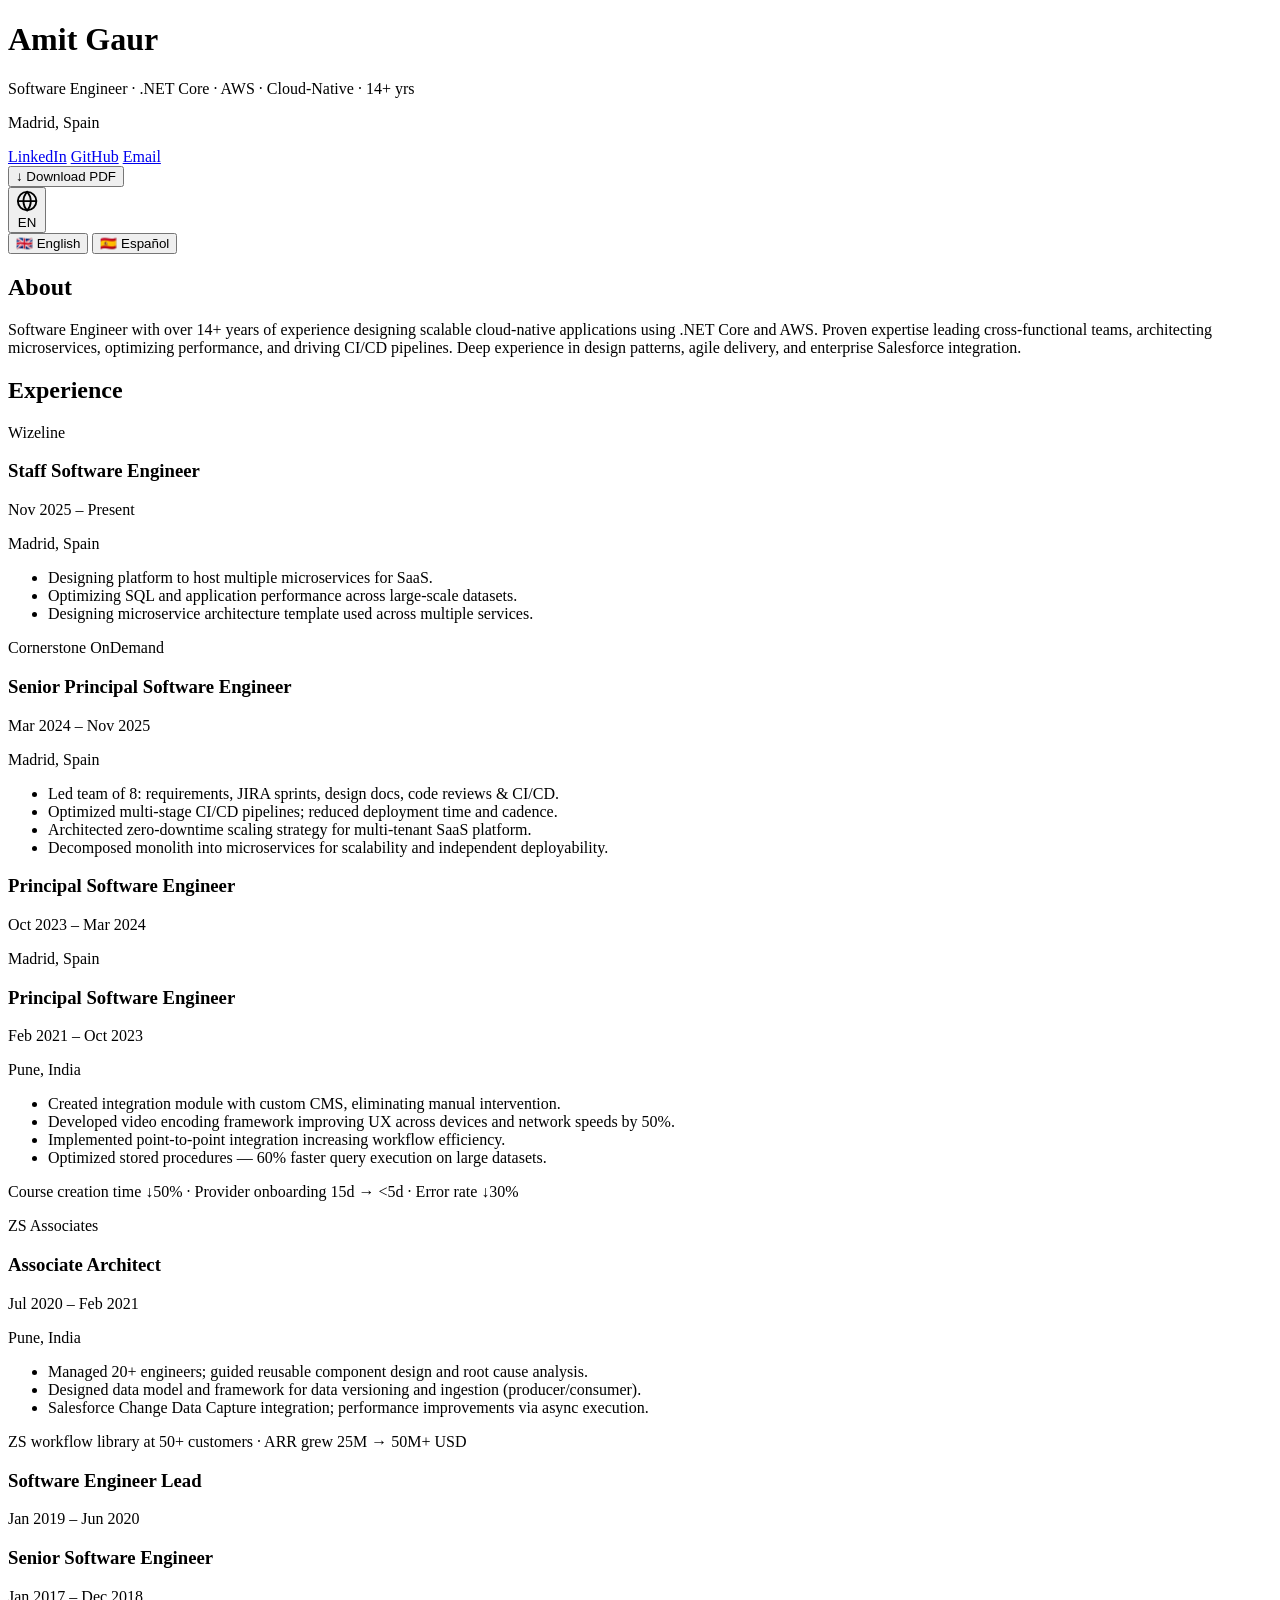
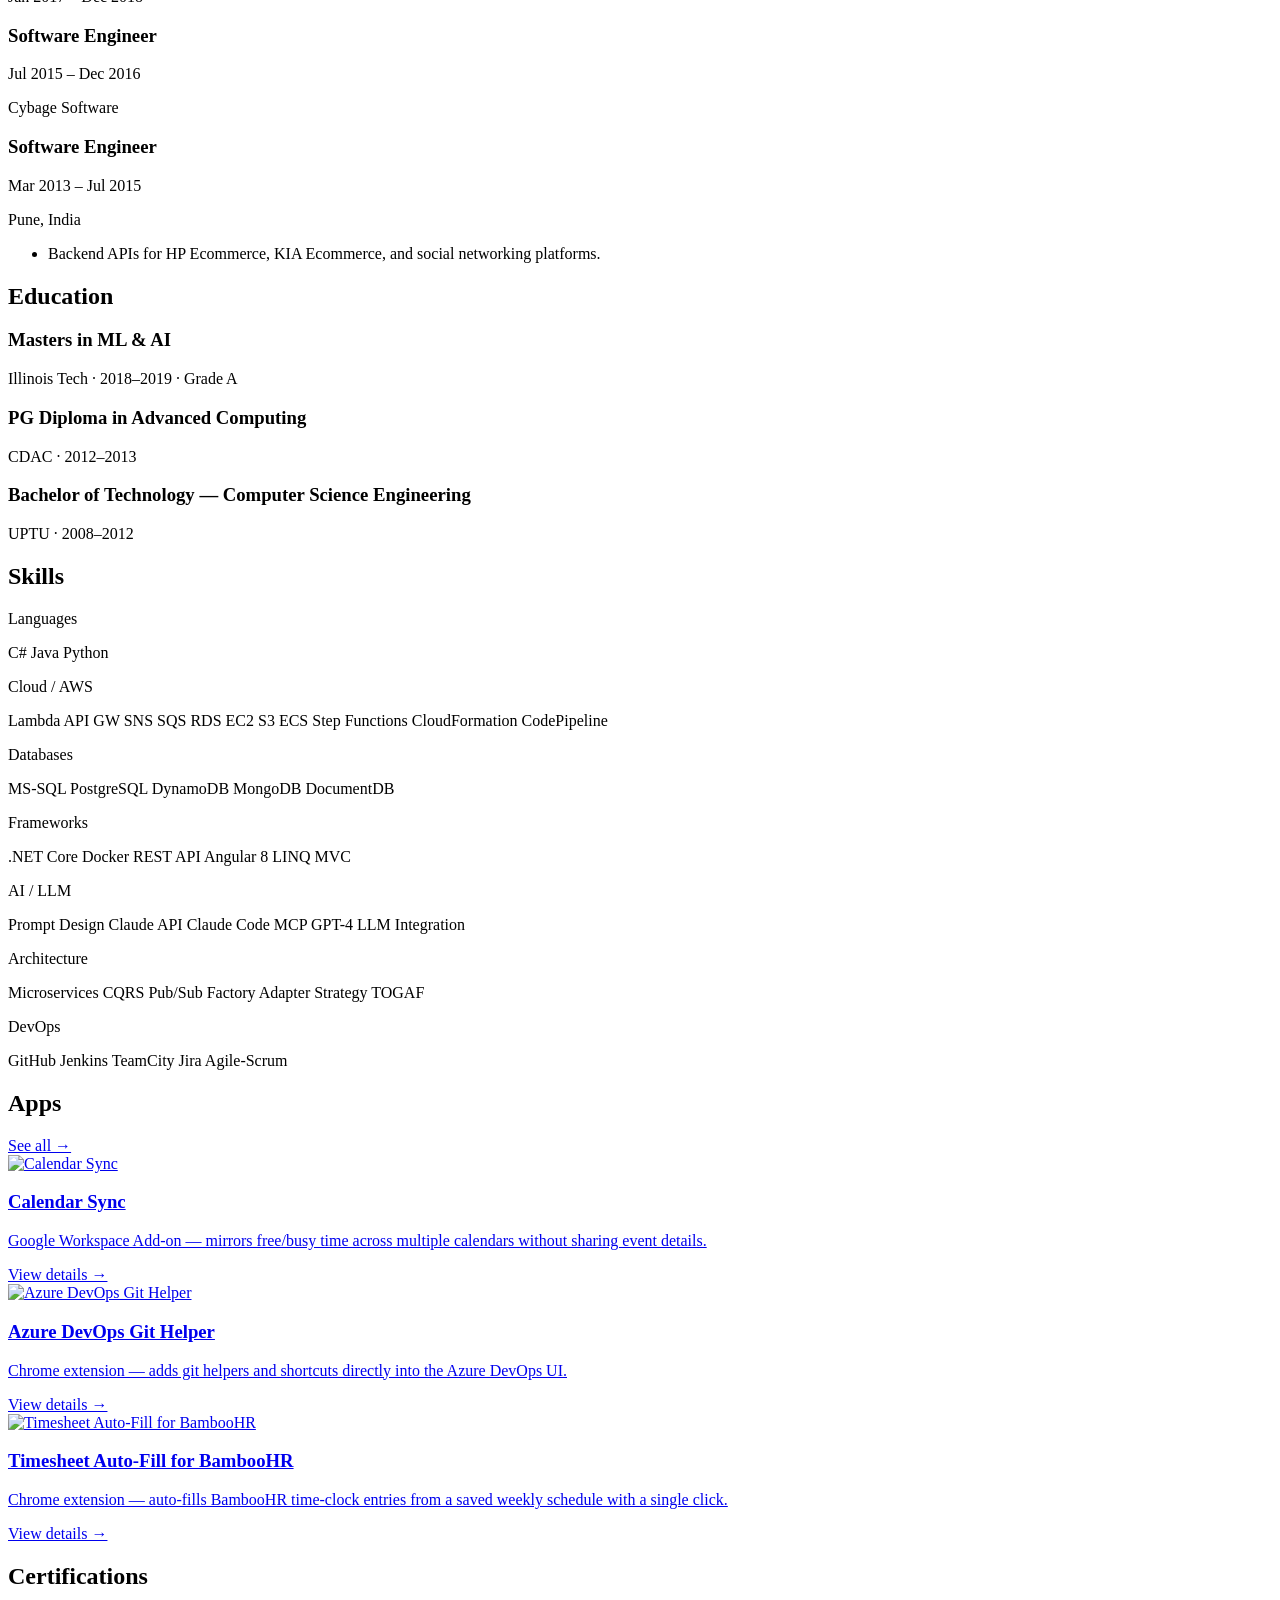
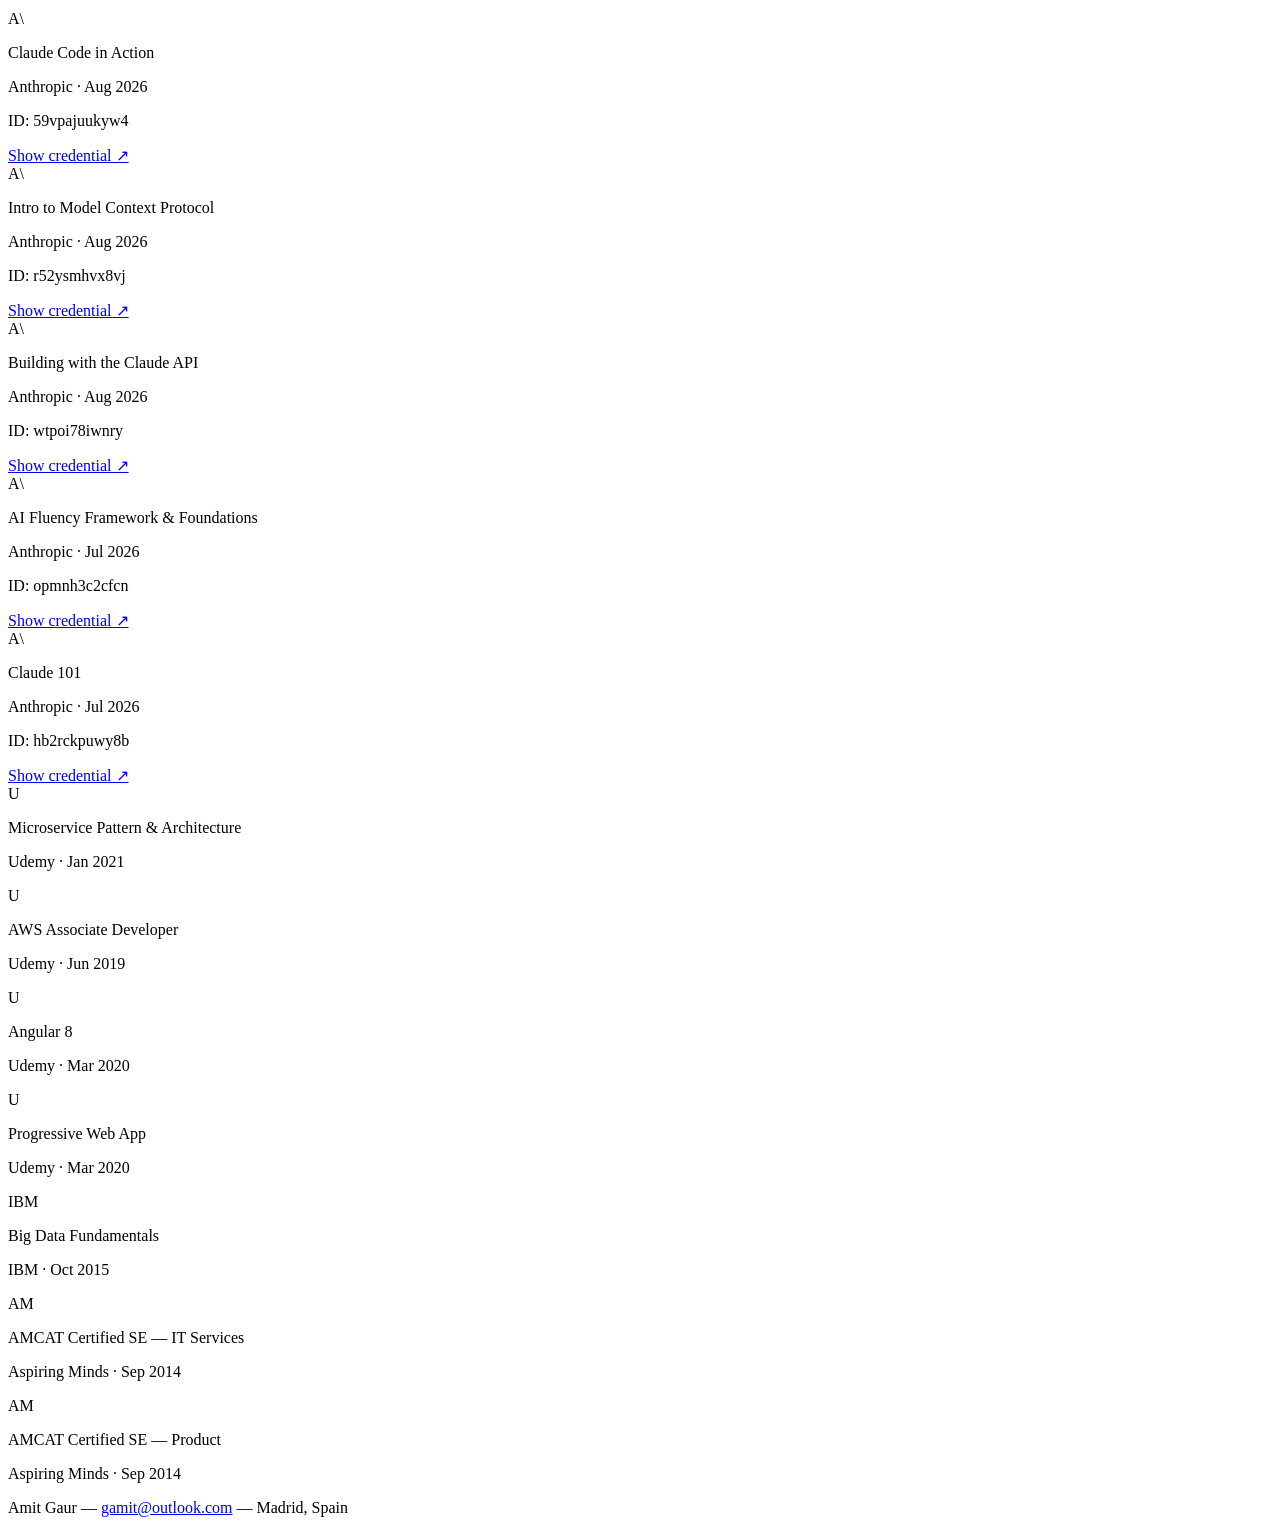
==== index.html @ a9dee8b5 "Move app list page to /apps" ====
<!DOCTYPE html>
<html lang="en">
<head>
  <meta charset="UTF-8">
  <meta name="viewport" content="width=device-width, initial-scale=1.0">
  <meta name="google-site-verification" content="-NSLjRHN4aR0Ftyo2GD9ioKwK6gMGT8hYYdWE9Brpno">
  <meta name="google-site-verification" content="Qi2RjUTDmxSGwjfoJp7XfErj_QocebCdEqvBuN7N2i4">
  <title>Amit Gaur — Software Engineer | .NET Core · AWS · Cloud-Native</title>
  <meta name="description" content="Amit Gaur is a Software Engineer with 10+ years building scalable cloud-native applications using .NET Core and AWS. Based in Madrid, Spain.">
  <meta name="keywords" content="Amit Gaur, Software Engineer, .NET Core, AWS, Cloud-Native, Microservices, Madrid, C#, Azure, DevOps">
  <meta name="author" content="Amit Gaur">
  <meta name="robots" content="index, follow">
  <link rel="canonical" href="https://apps.agaur.dev/">

  <!-- Open Graph -->
  <meta property="og:type" content="profile">
  <meta property="og:url" content="https://apps.agaur.dev/">
  <meta property="og:title" content="Amit Gaur — Software Engineer">
  <meta property="og:description" content="Software Engineer with 10+ years building scalable cloud-native applications using .NET Core and AWS. Based in Madrid, Spain.">
  <meta property="og:locale" content="en_US">
  <meta property="profile:first_name" content="Amit">
  <meta property="profile:last_name" content="Gaur">

  <!-- Twitter Card -->
  <meta name="twitter:card" content="summary">
  <meta name="twitter:title" content="Amit Gaur — Software Engineer">
  <meta name="twitter:description" content="Software Engineer with 10+ years building scalable cloud-native applications using .NET Core and AWS. Based in Madrid, Spain.">

  <!-- JSON-LD structured data -->
  <script type="application/ld+json">
  {
    "@context": "https://schema.org",
    "@type": "Person",
    "name": "Amit Gaur",
    "url": "https://apps.agaur.dev/",
    "jobTitle": "Software Engineer",
    "description": "Software Engineer with 10+ years building scalable cloud-native applications using .NET Core and AWS.",
    "address": {
      "@type": "PostalAddress",
      "addressLocality": "Madrid",
      "addressCountry": "ES"
    },
    "email": "mailto:gamit@outlook.com",
    "sameAs": [
      "https://www.linkedin.com/in/amit2210/",
      "https://github.com/agaur2210"
    ],
    "knowsAbout": [".NET Core", "C#", "AWS", "Cloud-Native", "Microservices", "Azure DevOps", "CI/CD", "Salesforce"]
  }
  </script>
  <script src="https://cdn.tailwindcss.com"></script>
  <script>
    tailwind.config = {
      theme: {
        extend: {
          colors: { navy: '#0f2744' },
          gridTemplateColumns: { sidebar: '1fr 280px' }
        }
      }
    }
  </script>
  <link rel="stylesheet" href="css/style.css">
</head>
<body class="bg-slate-50 text-slate-800 text-[15px] leading-relaxed">

<!-- ── Header ── -->
<header class="bg-navy text-white text-center px-4 py-10">
  <h1 class="text-3xl sm:text-4xl font-bold tracking-tight mb-1">Amit Gaur</h1>
  <p class="text-slate-400 text-sm sm:text-base mt-1">
    Software Engineer &middot; .NET Core &middot; AWS &middot; Cloud-Native &middot;
    <span id="exp-years"></span>+ yrs
  </p>
  <p class="text-slate-500 text-xs sm:text-sm mt-1 mb-5">Madrid, Spain</p>
  <div class="flex flex-wrap justify-center gap-2 print:hidden">
    <a href="https://www.linkedin.com/in/amit2210/" target="_blank" rel="noopener"
       class="text-slate-300 border border-slate-600 rounded-full px-4 py-1.5 text-sm hover:bg-slate-700 transition no-underline">LinkedIn</a>
    <a href="https://github.com/agaur2210" target="_blank" rel="noopener"
       class="text-slate-300 border border-slate-600 rounded-full px-4 py-1.5 text-sm hover:bg-slate-700 transition no-underline">GitHub</a>
    <a href="mailto:gamit@outlook.com"
       class="text-slate-300 border border-slate-600 rounded-full px-4 py-1.5 text-sm hover:bg-slate-700 transition no-underline">Email</a>
  </div>
</header>

<!-- ── Fixed top-right utilities ── -->
<div class="fixed top-3 right-3 z-30 flex items-center gap-2 print:hidden">
  <button onclick="window.print()" data-i18n="download_pdf"
          class="bg-white/90 backdrop-blur-sm text-slate-600 border border-slate-200 rounded-full px-3 py-1.5 text-xs font-medium shadow-sm hover:bg-white hover:shadow transition cursor-pointer">↓ Download PDF</button>
  <div class="relative" id="lang-switcher">
    <button onclick="document.getElementById('lang-menu').classList.toggle('hidden')"
            class="flex items-center gap-1.5 bg-white/90 backdrop-blur-sm text-slate-600 border border-slate-200 rounded-full px-3 py-1.5 text-xs font-medium shadow-sm hover:bg-white hover:shadow transition">
      <svg xmlns="http://www.w3.org/2000/svg" class="w-3.5 h-3.5 shrink-0" fill="none" viewBox="0 0 24 24" stroke="currentColor" stroke-width="2">
        <circle cx="12" cy="12" r="10"/><path d="M2 12h20M12 2a15.3 15.3 0 0 1 4 10 15.3 15.3 0 0 1-4 10 15.3 15.3 0 0 1-4-10 15.3 15.3 0 0 1 4-10z"/>
      </svg>
      <span id="lang-label">EN</span>
    </button>
    <div id="lang-menu" class="hidden absolute right-0 mt-1 bg-white rounded-lg shadow-lg border border-slate-200 overflow-hidden z-40 min-w-max">
      <button onclick="setLang('en')" class="flex items-center gap-2 w-full text-left px-4 py-2 text-sm text-slate-700 hover:bg-slate-50">🇬🇧 English</button>
      <button onclick="setLang('es')" class="flex items-center gap-2 w-full text-left px-4 py-2 text-sm text-slate-700 hover:bg-slate-50">🇪🇸 Español</button>
    </div>
  </div>
</div>

<!-- ── Main grid ── -->
<div class="max-w-5xl mx-auto px-4 py-6 grid grid-cols-1 lg:grid-cols-sidebar gap-5 lg:items-stretch">

  <!-- Left column -->
  <div class="flex flex-col gap-4">

    <!-- About -->
    <div class="bg-white border border-slate-200 rounded-xl p-5">
      <h2 class="text-[0.65rem] font-bold uppercase tracking-widest text-blue-700 border-b border-slate-100 pb-2 mb-3" data-i18n="about_title">About</h2>
      <p class="text-slate-600 text-sm leading-relaxed" data-i18n-html="about_text">
        Software Engineer with over <span class="exp-years-inline"></span>+ years of experience designing scalable cloud-native applications using .NET Core and AWS. Proven expertise leading cross-functional teams, architecting microservices, optimizing performance, and driving CI/CD pipelines. Deep experience in design patterns, agile delivery, and enterprise Salesforce integration.
      </p>
    </div>

    <!-- Experience -->
    <div class="bg-white border border-slate-200 rounded-xl p-5 flex-1">
      <h2 class="text-[0.65rem] font-bold uppercase tracking-widest text-blue-700 border-b border-slate-100 pb-2 mb-3" data-i18n="exp_title">Experience</h2>

      <!-- Staff SE -->
      <div class="py-3 border-b border-slate-100">
        <p class="text-xs font-bold text-slate-500 uppercase tracking-wide mb-2">Wizeline</p>
        <div class="pl-3 border-l-2 border-blue-200">
          <div class="flex flex-wrap justify-between items-baseline gap-1">
            <h3 class="font-semibold text-slate-900 text-sm" data-i18n="job_staff_se">Staff Software Engineer</h3>
            <span class="text-xs text-slate-400">Nov 2025 &ndash; Present</span>
          </div>
          <p class="text-xs text-blue-600 font-medium mt-0.5 mb-2" data-i18n="loc_madrid">Madrid, Spain</p>
          <ul class="list-disc list-inside space-y-1 text-xs text-slate-600" data-i18n-html="wiz_bullets">
            <li>Designing platform to host multiple microservices for SaaS.</li>
            <li>Optimizing SQL and application performance across large-scale datasets.</li>
            <li>Designing microservice architecture template used across multiple services.</li>
          </ul>
        </div>
      </div>

      <!-- Principal SE — Cornerstone (split by location) -->
      <div class="py-3 border-b border-slate-100">
        <!-- Company header -->
        <p class="text-xs font-bold text-slate-500 uppercase tracking-wide mb-2">Cornerstone OnDemand</p>

        <div class="pl-3 border-l-2 border-blue-200 space-y-3">
          <!-- Madrid -->
          <div>
            <div class="flex flex-wrap justify-between items-baseline gap-1">
              <h3 class="font-semibold text-slate-900 text-sm" data-i18n="job_sr_principal_se">Senior Principal Software Engineer</h3>
              <span class="text-xs text-slate-400">Mar 2024 &ndash; Nov 2025</span>
            </div>
            <p class="text-xs text-blue-600 font-medium mt-0.5 mb-2" data-i18n="loc_madrid">Madrid, Spain</p>
            <ul class="list-disc list-inside space-y-1 text-xs text-slate-600" data-i18n-html="cs_sp_bullets">
              <li>Led team of 8: requirements, JIRA sprints, design docs, code reviews &amp; CI/CD.</li>
              <li>Optimized multi-stage CI/CD pipelines; reduced deployment time and cadence.</li>
              <li>Architected zero-downtime scaling strategy for multi-tenant SaaS platform.</li>
              <li>Decomposed monolith into microservices for scalability and independent deployability.</li>
            </ul>
          </div>

          <!-- Madrid — Principal -->
          <div>
            <div class="flex flex-wrap justify-between items-baseline gap-1">
              <h3 class="font-semibold text-slate-900 text-sm" data-i18n="job_principal_se">Principal Software Engineer</h3>
              <span class="text-xs text-slate-400">Oct 2023 &ndash; Mar 2024</span>
            </div>
            <p class="text-xs text-blue-600 font-medium mt-0.5" data-i18n="loc_madrid">Madrid, Spain</p>
          </div>

          <!-- Pune -->
          <div>
            <div class="flex flex-wrap justify-between items-baseline gap-1">
              <h3 class="font-semibold text-slate-900 text-sm" data-i18n="job_principal_se">Principal Software Engineer</h3>
              <span class="text-xs text-slate-400">Feb 2021 &ndash; Oct 2023</span>
            </div>
            <p class="text-xs text-blue-600 font-medium mt-0.5 mb-2" data-i18n="loc_pune">Pune, India</p>
            <ul class="list-disc list-inside space-y-1 text-xs text-slate-600" data-i18n-html="cs_p_bullets">
              <li>Created integration module with custom CMS, eliminating manual intervention.</li>
              <li>Developed video encoding framework improving UX across devices and network speeds by 50%.</li>
              <li>Implemented point-to-point integration increasing workflow efficiency.</li>
              <li>Optimized stored procedures — 60% faster query execution on large datasets.</li>
            </ul>
            <p class="text-xs text-slate-400 italic mt-2" data-i18n-html="cs_p_note">Course creation time ↓50% · Provider onboarding 15d → &lt;5d · Error rate ↓30%</p>
          </div>
        </div>
      </div>

      <!-- ZS Associates -->
      <div class="py-3 border-b border-slate-100">
        <p class="text-xs font-bold text-slate-500 uppercase tracking-wide mb-2">ZS Associates</p>

        <div class="pl-3 border-l-2 border-blue-200 space-y-3">
          <div>
            <div class="flex flex-wrap justify-between items-baseline gap-1">
              <h3 class="font-semibold text-slate-900 text-sm" data-i18n="job_assoc_arch">Associate Architect</h3>
              <span class="text-xs text-slate-400">Jul 2020 &ndash; Feb 2021</span>
            </div>
            <p class="text-xs text-blue-600 font-medium mt-0.5 mb-2" data-i18n="loc_pune">Pune, India</p>
            <ul class="list-disc list-inside space-y-1 text-xs text-slate-600 mt-1.5" data-i18n-html="zs_aa_bullets">
              <li>Managed 20+ engineers; guided reusable component design and root cause analysis.</li>
              <li>Designed data model and framework for data versioning and ingestion (producer/consumer).</li>
              <li>Salesforce Change Data Capture integration; performance improvements via async execution.</li>
            </ul>
            <p class="text-xs text-slate-400 italic mt-2" data-i18n-html="zs_aa_note">ZS workflow library at 50+ customers · ARR grew 25M → 50M+ USD</p>
          </div>

          <div>
            <div class="flex flex-wrap justify-between items-baseline gap-1">
              <h3 class="font-semibold text-slate-900 text-sm" data-i18n="job_se_lead">Software Engineer Lead</h3>
              <span class="text-xs text-slate-400">Jan 2019 &ndash; Jun 2020</span>
            </div>
          </div>

          <div>
            <div class="flex flex-wrap justify-between items-baseline gap-1">
              <h3 class="font-semibold text-slate-900 text-sm" data-i18n="job_sr_se">Senior Software Engineer</h3>
              <span class="text-xs text-slate-400">Jan 2017 &ndash; Dec 2018</span>
            </div>
          </div>

          <div>
            <div class="flex flex-wrap justify-between items-baseline gap-1">
              <h3 class="font-semibold text-slate-900 text-sm" data-i18n="job_se">Software Engineer</h3>
              <span class="text-xs text-slate-400">Jul 2015 &ndash; Dec 2016</span>
            </div>
          </div>
        </div>
      </div>

      <!-- Cybage -->
      <div class="py-3">
        <p class="text-xs font-bold text-slate-500 uppercase tracking-wide mb-2">Cybage Software</p>
        <div class="pl-3 border-l-2 border-blue-200">
          <div class="flex flex-wrap justify-between items-baseline gap-1">
            <h3 class="font-semibold text-slate-900 text-sm" data-i18n="job_se">Software Engineer</h3>
            <span class="text-xs text-slate-400">Mar 2013 &ndash; Jul 2015</span>
          </div>
          <p class="text-xs text-blue-600 font-medium mt-0.5 mb-2" data-i18n="loc_pune">Pune, India</p>
          <ul class="list-disc list-inside space-y-1 text-xs text-slate-600" data-i18n-html="cyb_bullets">
            <li>Backend APIs for HP Ecommerce, KIA Ecommerce, and social networking platforms.</li>
          </ul>
        </div>
      </div>

    </div>

    <!-- Education -->
    <div class="bg-white border border-slate-200 rounded-xl p-5">
      <h2 class="text-[0.65rem] font-bold uppercase tracking-widest text-blue-700 border-b border-slate-100 pb-2 mb-3" data-i18n="edu_title">Education</h2>
      <div class="space-y-3">
        <div>
          <h3 class="font-semibold text-sm text-slate-900">Masters in ML &amp; AI</h3>
          <p class="text-xs text-slate-500">Illinois Tech &middot; 2018&ndash;2019 &middot; Grade A</p>
        </div>
        <div>
          <h3 class="font-semibold text-sm text-slate-900">PG Diploma in Advanced Computing</h3>
          <p class="text-xs text-slate-500">CDAC &middot; 2012&ndash;2013</p>
        </div>
        <div>
          <h3 class="font-semibold text-sm text-slate-900">Bachelor of Technology &mdash; Computer Science Engineering</h3>
          <p class="text-xs text-slate-500">UPTU &middot; 2008&ndash;2012</p>
        </div>
      </div>
    </div>
  </div>

  <!-- Right column (sidebar) -->
  <div class="flex flex-col gap-4">

    <!-- Skills -->
    <div class="bg-white border border-slate-200 rounded-xl p-5 flex-1">
      <h2 class="text-[0.65rem] font-bold uppercase tracking-widest text-blue-700 border-b border-slate-100 pb-2 mb-4" data-i18n="skills_title">Skills</h2>
      <div class="space-y-3.5">

        <div>
          <p class="text-[0.6rem] font-bold uppercase tracking-widest text-slate-400 mb-1.5" data-i18n="skill_languages">Languages</p>
          <div class="flex flex-wrap gap-1">
            <span class="bg-slate-100 text-slate-700 border border-slate-200 rounded-md px-2 py-0.5 text-[0.65rem] font-medium">C#</span>
            <span class="bg-slate-100 text-slate-700 border border-slate-200 rounded-md px-2 py-0.5 text-[0.65rem] font-medium">Java</span>
            <span class="bg-slate-100 text-slate-700 border border-slate-200 rounded-md px-2 py-0.5 text-[0.65rem] font-medium">Python</span>
          </div>
        </div>

        <div>
          <p class="text-[0.6rem] font-bold uppercase tracking-widest text-slate-400 mb-1.5" data-i18n="skill_cloud">Cloud / AWS</p>
          <div class="flex flex-wrap gap-1">
            <span class="bg-slate-100 text-slate-700 border border-slate-200 rounded-md px-2 py-0.5 text-[0.65rem] font-medium">Lambda</span>
            <span class="bg-slate-100 text-slate-700 border border-slate-200 rounded-md px-2 py-0.5 text-[0.65rem] font-medium">API GW</span>
            <span class="bg-slate-100 text-slate-700 border border-slate-200 rounded-md px-2 py-0.5 text-[0.65rem] font-medium">SNS</span>
            <span class="bg-slate-100 text-slate-700 border border-slate-200 rounded-md px-2 py-0.5 text-[0.65rem] font-medium">SQS</span>
            <span class="bg-slate-100 text-slate-700 border border-slate-200 rounded-md px-2 py-0.5 text-[0.65rem] font-medium">RDS</span>
            <span class="bg-slate-100 text-slate-700 border border-slate-200 rounded-md px-2 py-0.5 text-[0.65rem] font-medium">EC2</span>
            <span class="bg-slate-100 text-slate-700 border border-slate-200 rounded-md px-2 py-0.5 text-[0.65rem] font-medium">S3</span>
            <span class="bg-slate-100 text-slate-700 border border-slate-200 rounded-md px-2 py-0.5 text-[0.65rem] font-medium">ECS</span>
            <span class="bg-slate-100 text-slate-700 border border-slate-200 rounded-md px-2 py-0.5 text-[0.65rem] font-medium">Step Functions</span>
            <span class="bg-slate-100 text-slate-700 border border-slate-200 rounded-md px-2 py-0.5 text-[0.65rem] font-medium">CloudFormation</span>
            <span class="bg-slate-100 text-slate-700 border border-slate-200 rounded-md px-2 py-0.5 text-[0.65rem] font-medium">CodePipeline</span>
          </div>
        </div>

        <div>
          <p class="text-[0.6rem] font-bold uppercase tracking-widest text-slate-400 mb-1.5" data-i18n="skill_databases">Databases</p>
          <div class="flex flex-wrap gap-1">
            <span class="bg-slate-100 text-slate-700 border border-slate-200 rounded-md px-2 py-0.5 text-[0.65rem] font-medium">MS-SQL</span>
            <span class="bg-slate-100 text-slate-700 border border-slate-200 rounded-md px-2 py-0.5 text-[0.65rem] font-medium">PostgreSQL</span>
            <span class="bg-slate-100 text-slate-700 border border-slate-200 rounded-md px-2 py-0.5 text-[0.65rem] font-medium">DynamoDB</span>
            <span class="bg-slate-100 text-slate-700 border border-slate-200 rounded-md px-2 py-0.5 text-[0.65rem] font-medium">MongoDB</span>
            <span class="bg-slate-100 text-slate-700 border border-slate-200 rounded-md px-2 py-0.5 text-[0.65rem] font-medium">DocumentDB</span>
          </div>
        </div>

        <div>
          <p class="text-[0.6rem] font-bold uppercase tracking-widest text-slate-400 mb-1.5" data-i18n="skill_frameworks">Frameworks</p>
          <div class="flex flex-wrap gap-1">
            <span class="bg-slate-100 text-slate-700 border border-slate-200 rounded-md px-2 py-0.5 text-[0.65rem] font-medium">.NET Core</span>
            <span class="bg-slate-100 text-slate-700 border border-slate-200 rounded-md px-2 py-0.5 text-[0.65rem] font-medium">Docker</span>
            <span class="bg-slate-100 text-slate-700 border border-slate-200 rounded-md px-2 py-0.5 text-[0.65rem] font-medium">REST API</span>
            <span class="bg-slate-100 text-slate-700 border border-slate-200 rounded-md px-2 py-0.5 text-[0.65rem] font-medium">Angular 8</span>
            <span class="bg-slate-100 text-slate-700 border border-slate-200 rounded-md px-2 py-0.5 text-[0.65rem] font-medium">LINQ</span>
            <span class="bg-slate-100 text-slate-700 border border-slate-200 rounded-md px-2 py-0.5 text-[0.65rem] font-medium">MVC</span>
          </div>
        </div>

        <div>
          <p class="text-[0.6rem] font-bold uppercase tracking-widest text-slate-400 mb-1.5" data-i18n="skill_ai">AI / LLM</p>
          <div class="flex flex-wrap gap-1">
            <span class="bg-slate-100 text-slate-700 border border-slate-200 rounded-md px-2 py-0.5 text-[0.65rem] font-medium">Prompt Design</span>
            <span class="bg-slate-100 text-slate-700 border border-slate-200 rounded-md px-2 py-0.5 text-[0.65rem] font-medium">Claude API</span>
            <span class="bg-slate-100 text-slate-700 border border-slate-200 rounded-md px-2 py-0.5 text-[0.65rem] font-medium">Claude Code</span>
            <span class="bg-slate-100 text-slate-700 border border-slate-200 rounded-md px-2 py-0.5 text-[0.65rem] font-medium">MCP</span>
            <span class="bg-slate-100 text-slate-700 border border-slate-200 rounded-md px-2 py-0.5 text-[0.65rem] font-medium">GPT-4</span>
            <span class="bg-slate-100 text-slate-700 border border-slate-200 rounded-md px-2 py-0.5 text-[0.65rem] font-medium">LLM Integration</span>
          </div>
        </div>

        <div>
          <p class="text-[0.6rem] font-bold uppercase tracking-widest text-slate-400 mb-1.5" data-i18n="skill_arch">Architecture</p>
          <div class="flex flex-wrap gap-1">
            <span class="bg-slate-100 text-slate-700 border border-slate-200 rounded-md px-2 py-0.5 text-[0.65rem] font-medium">Microservices</span>
            <span class="bg-slate-100 text-slate-700 border border-slate-200 rounded-md px-2 py-0.5 text-[0.65rem] font-medium">CQRS</span>
            <span class="bg-slate-100 text-slate-700 border border-slate-200 rounded-md px-2 py-0.5 text-[0.65rem] font-medium">Pub/Sub</span>
            <span class="bg-slate-100 text-slate-700 border border-slate-200 rounded-md px-2 py-0.5 text-[0.65rem] font-medium">Factory</span>
            <span class="bg-slate-100 text-slate-700 border border-slate-200 rounded-md px-2 py-0.5 text-[0.65rem] font-medium">Adapter</span>
            <span class="bg-slate-100 text-slate-700 border border-slate-200 rounded-md px-2 py-0.5 text-[0.65rem] font-medium">Strategy</span>
            <span class="bg-slate-100 text-slate-700 border border-slate-200 rounded-md px-2 py-0.5 text-[0.65rem] font-medium">TOGAF</span>
          </div>
        </div>

        <div>
          <p class="text-[0.6rem] font-bold uppercase tracking-widest text-slate-400 mb-1.5" data-i18n="skill_devops">DevOps</p>
          <div class="flex flex-wrap gap-1">
            <span class="bg-slate-100 text-slate-700 border border-slate-200 rounded-md px-2 py-0.5 text-[0.65rem] font-medium">GitHub</span>
            <span class="bg-slate-100 text-slate-700 border border-slate-200 rounded-md px-2 py-0.5 text-[0.65rem] font-medium">Jenkins</span>
            <span class="bg-slate-100 text-slate-700 border border-slate-200 rounded-md px-2 py-0.5 text-[0.65rem] font-medium">TeamCity</span>
            <span class="bg-slate-100 text-slate-700 border border-slate-200 rounded-md px-2 py-0.5 text-[0.65rem] font-medium">Jira</span>
            <span class="bg-slate-100 text-slate-700 border border-slate-200 rounded-md px-2 py-0.5 text-[0.65rem] font-medium">Agile-Scrum</span>
          </div>
        </div>

      </div>
    </div>

    <!-- Apps -->
    <div class="bg-white border border-slate-200 rounded-xl p-5">
      <div class="flex items-center justify-between border-b border-slate-100 pb-2 mb-3">
        <h2 class="text-[0.65rem] font-bold uppercase tracking-widest text-blue-700" data-i18n="apps_title">Apps</h2>
        <a href="https://apps.agaur.dev/apps" target="_blank" rel="noopener" class="text-[0.65rem] font-medium text-blue-500 hover:text-blue-700 transition no-underline">See all →</a>
      </div>
      <div class="space-y-3">
        <a href="https://apps.agaur.dev/apps/calendar-sync/" target="_blank" rel="noopener" class="flex gap-3 items-start hover:bg-slate-50 rounded-lg p-2 -mx-2 transition no-underline">
          <img src="https://apps.agaur.dev/apps/calendar-sync/images/calendar_sync_icon_96x96.png"
               alt="Calendar Sync" class="w-10 h-10 rounded-lg shrink-0">
          <div>
            <h3 class="font-semibold text-sm text-slate-900 mb-1">Calendar Sync</h3>
            <p class="text-xs text-slate-500 mb-2" data-i18n="app_cs_desc">Google Workspace Add-on — mirrors free/busy time across multiple calendars without sharing event details.</p>
            <span class="text-xs font-medium text-blue-600" data-i18n="view_details">View details →</span>
          </div>
        </a>
        <a href="https://apps.agaur.dev/apps/azure-devops-git-helper/" target="_blank" rel="noopener" class="flex gap-3 items-start hover:bg-slate-50 rounded-lg p-2 -mx-2 transition no-underline">
          <img src="https://apps.agaur.dev/apps/azure-devops-git-helper/icons/icon128.png"
               alt="Azure DevOps Git Helper" class="w-10 h-10 rounded-lg shrink-0">
          <div>
            <h3 class="font-semibold text-sm text-slate-900 mb-1">Azure DevOps Git Helper</h3>
            <p class="text-xs text-slate-500 mb-2" data-i18n="app_adgh_desc">Chrome extension — adds git helpers and shortcuts directly into the Azure DevOps UI.</p>
            <span class="text-xs font-medium text-blue-600" data-i18n="view_details">View details →</span>
          </div>
        </a>
        <a href="https://apps.agaur.dev/apps/bamboo-timesheet-auto-fill/" target="_blank" rel="noopener" class="flex gap-3 items-start hover:bg-slate-50 rounded-lg p-2 -mx-2 transition no-underline">
          <img src="https://apps.agaur.dev/apps/bamboo-timesheet-auto-fill/icons/timesheet-autofill-128x128.png"
               alt="Timesheet Auto-Fill for BambooHR" class="w-10 h-10 rounded-lg shrink-0">
          <div>
            <h3 class="font-semibold text-sm text-slate-900 mb-1">Timesheet Auto-Fill for BambooHR</h3>
            <p class="text-xs text-slate-500 mb-2" data-i18n="app_btaf_desc">Chrome extension — auto-fills BambooHR time-clock entries from a saved weekly schedule with a single click.</p>
            <span class="text-xs font-medium text-blue-600" data-i18n="view_details">View details →</span>
          </div>
        </a>
      </div>
    </div>

  </div>
</div>

<!-- ── Certifications — full width ── -->
<div class="max-w-5xl mx-auto px-4 pb-8">
  <div class="bg-white border border-slate-200 rounded-xl p-5">
    <h2 class="text-[0.65rem] font-bold uppercase tracking-widest text-blue-700 border-b border-slate-100 pb-2 mb-4" data-i18n="certs_title">Certifications</h2>
    <div class="grid grid-cols-1 sm:grid-cols-2 md:grid-cols-3 lg:grid-cols-4 gap-3">

      <!-- Anthropic -->
      <div class="flex gap-2.5 items-start p-3 bg-slate-50 rounded-lg">
        <div class="w-8 h-8 rounded bg-slate-200 text-slate-700 flex items-center justify-center text-[0.6rem] font-black shrink-0">A\</div>
        <div class="min-w-0">
          <p class="text-xs font-semibold text-slate-900 leading-snug">Claude Code in Action</p>
          <p class="text-[0.68rem] text-slate-400 mt-0.5">Anthropic &middot; Aug 2026</p>
          <p class="text-[0.62rem] text-slate-300">ID: 59vpajuukyw4</p>
          <a href="https://verify.skilljar.com/c/59vpajuukyw4" target="_blank" rel="noopener" class="text-[0.68rem] text-blue-600 font-medium hover:underline" data-i18n="show_credential">Show credential ↗</a>
        </div>
      </div>

      <div class="flex gap-2.5 items-start p-3 bg-slate-50 rounded-lg">
        <div class="w-8 h-8 rounded bg-slate-200 text-slate-700 flex items-center justify-center text-[0.6rem] font-black shrink-0">A\</div>
        <div class="min-w-0">
          <p class="text-xs font-semibold text-slate-900 leading-snug">Intro to Model Context Protocol</p>
          <p class="text-[0.68rem] text-slate-400 mt-0.5">Anthropic &middot; Aug 2026</p>
          <p class="text-[0.62rem] text-slate-300">ID: r52ysmhvx8vj</p>
          <a href="https://verify.skilljar.com/c/r52ysmhvx8vj" target="_blank" rel="noopener" class="text-[0.68rem] text-blue-600 font-medium hover:underline" data-i18n="show_credential">Show credential ↗</a>
        </div>
      </div>

      <div class="flex gap-2.5 items-start p-3 bg-slate-50 rounded-lg">
        <div class="w-8 h-8 rounded bg-slate-200 text-slate-700 flex items-center justify-center text-[0.6rem] font-black shrink-0">A\</div>
        <div class="min-w-0">
          <p class="text-xs font-semibold text-slate-900 leading-snug">Building with the Claude API</p>
          <p class="text-[0.68rem] text-slate-400 mt-0.5">Anthropic &middot; Aug 2026</p>
          <p class="text-[0.62rem] text-slate-300">ID: wtpoi78iwnry</p>
          <a href="https://verify.skilljar.com/c/wtpoi78iwnry" target="_blank" rel="noopener" class="text-[0.68rem] text-blue-600 font-medium hover:underline" data-i18n="show_credential">Show credential ↗</a>
        </div>
      </div>

      <div class="flex gap-2.5 items-start p-3 bg-slate-50 rounded-lg">
        <div class="w-8 h-8 rounded bg-slate-200 text-slate-700 flex items-center justify-center text-[0.6rem] font-black shrink-0">A\</div>
        <div class="min-w-0">
          <p class="text-xs font-semibold text-slate-900 leading-snug">AI Fluency Framework &amp; Foundations</p>
          <p class="text-[0.68rem] text-slate-400 mt-0.5">Anthropic &middot; Jul 2026</p>
          <p class="text-[0.62rem] text-slate-300">ID: opmnh3c2cfcn</p>
          <a href="https://verify.skilljar.com/c/opmnh3c2cfcn" target="_blank" rel="noopener" class="text-[0.68rem] text-blue-600 font-medium hover:underline" data-i18n="show_credential">Show credential ↗</a>
        </div>
      </div>

      <div class="flex gap-2.5 items-start p-3 bg-slate-50 rounded-lg">
        <div class="w-8 h-8 rounded bg-slate-200 text-slate-700 flex items-center justify-center text-[0.6rem] font-black shrink-0">A\</div>
        <div class="min-w-0">
          <p class="text-xs font-semibold text-slate-900 leading-snug">Claude 101</p>
          <p class="text-[0.68rem] text-slate-400 mt-0.5">Anthropic &middot; Jul 2026</p>
          <p class="text-[0.62rem] text-slate-300">ID: hb2rckpuwy8b</p>
          <a href="https://verify.skilljar.com/c/hb2rckpuwy8b" target="_blank" rel="noopener" class="text-[0.68rem] text-blue-600 font-medium hover:underline" data-i18n="show_credential">Show credential ↗</a>
        </div>
      </div>

      <div class="flex gap-2.5 items-start p-3 bg-slate-50 rounded-lg">
        <div class="w-8 h-8 rounded bg-slate-200 text-slate-700 flex items-center justify-center text-[0.6rem] font-black shrink-0">U</div>
        <div class="min-w-0">
          <p class="text-xs font-semibold text-slate-900 leading-snug">Microservice Pattern &amp; Architecture</p>
          <p class="text-[0.68rem] text-slate-400 mt-0.5">Udemy &middot; Jan 2021</p>
        </div>
      </div>

      <div class="flex gap-2.5 items-start p-3 bg-slate-50 rounded-lg">
        <div class="w-8 h-8 rounded bg-slate-200 text-slate-700 flex items-center justify-center text-[0.6rem] font-black shrink-0">U</div>
        <div class="min-w-0">
          <p class="text-xs font-semibold text-slate-900 leading-snug">AWS Associate Developer</p>
          <p class="text-[0.68rem] text-slate-400 mt-0.5">Udemy &middot; Jun 2019</p>
        </div>
      </div>

      <div class="flex gap-2.5 items-start p-3 bg-slate-50 rounded-lg">
        <div class="w-8 h-8 rounded bg-slate-200 text-slate-700 flex items-center justify-center text-[0.6rem] font-black shrink-0">U</div>
        <div class="min-w-0">
          <p class="text-xs font-semibold text-slate-900 leading-snug">Angular 8</p>
          <p class="text-[0.68rem] text-slate-400 mt-0.5">Udemy &middot; Mar 2020</p>
        </div>
      </div>

      <div class="flex gap-2.5 items-start p-3 bg-slate-50 rounded-lg">
        <div class="w-8 h-8 rounded bg-slate-200 text-slate-700 flex items-center justify-center text-[0.6rem] font-black shrink-0">U</div>
        <div class="min-w-0">
          <p class="text-xs font-semibold text-slate-900 leading-snug">Progressive Web App</p>
          <p class="text-[0.68rem] text-slate-400 mt-0.5">Udemy &middot; Mar 2020</p>
        </div>
      </div>

      <div class="flex gap-2.5 items-start p-3 bg-slate-50 rounded-lg">
        <div class="w-8 h-8 rounded bg-slate-200 text-slate-700 flex items-center justify-center text-[0.6rem] font-black shrink-0 text-[0.55rem]">IBM</div>
        <div class="min-w-0">
          <p class="text-xs font-semibold text-slate-900 leading-snug">Big Data Fundamentals</p>
          <p class="text-[0.68rem] text-slate-400 mt-0.5">IBM &middot; Oct 2015</p>
        </div>
      </div>

      <div class="flex gap-2.5 items-start p-3 bg-slate-50 rounded-lg">
        <div class="w-8 h-8 rounded bg-slate-200 text-slate-700 flex items-center justify-center text-[0.6rem] font-black shrink-0">AM</div>
        <div class="min-w-0">
          <p class="text-xs font-semibold text-slate-900 leading-snug">AMCAT Certified SE &mdash; IT Services</p>
          <p class="text-[0.68rem] text-slate-400 mt-0.5">Aspiring Minds &middot; Sep 2014</p>
        </div>
      </div>

      <div class="flex gap-2.5 items-start p-3 bg-slate-50 rounded-lg">
        <div class="w-8 h-8 rounded bg-slate-200 text-slate-700 flex items-center justify-center text-[0.6rem] font-black shrink-0">AM</div>
        <div class="min-w-0">
          <p class="text-xs font-semibold text-slate-900 leading-snug">AMCAT Certified SE &mdash; Product</p>
          <p class="text-[0.68rem] text-slate-400 mt-0.5">Aspiring Minds &middot; Sep 2014</p>
        </div>
      </div>

    </div>
  </div>
</div>

<footer class="text-center py-5 text-xs text-slate-400 print:hidden">
  Amit Gaur &mdash; <a href="mailto:gamit@outlook.com" class="hover:underline text-slate-400">gamit@outlook.com</a> &mdash; Madrid, Spain
</footer>

<script src="js/i18n/en.js"></script>
<script src="js/i18n/es.js"></script>
<script src="js/translations.js"></script>
<script src="js/app.js"></script>
</body>
</html>
---- css/style.css ----
@media print {
  @page { margin: 12mm; }
  body { background: white !important; font-size: 11px; }
  header { -webkit-print-color-adjust: exact; print-color-adjust: exact; }
}
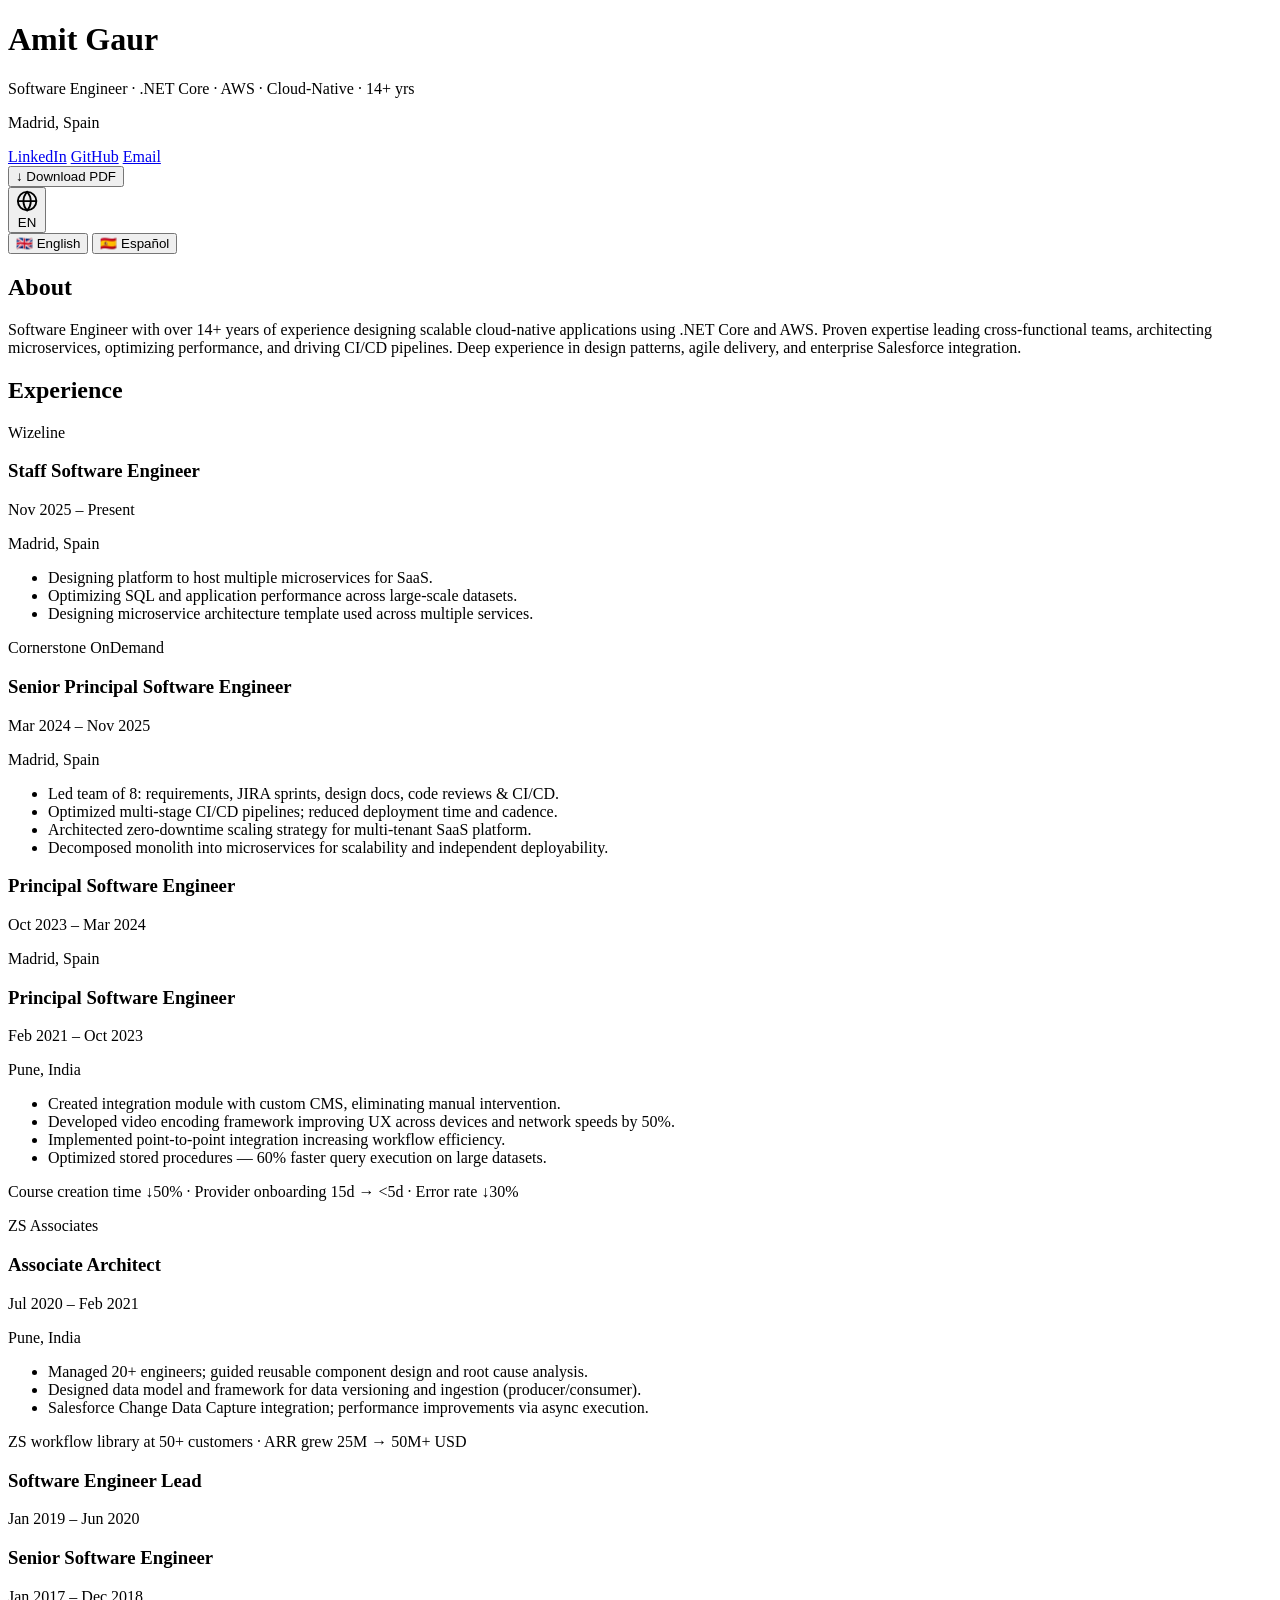
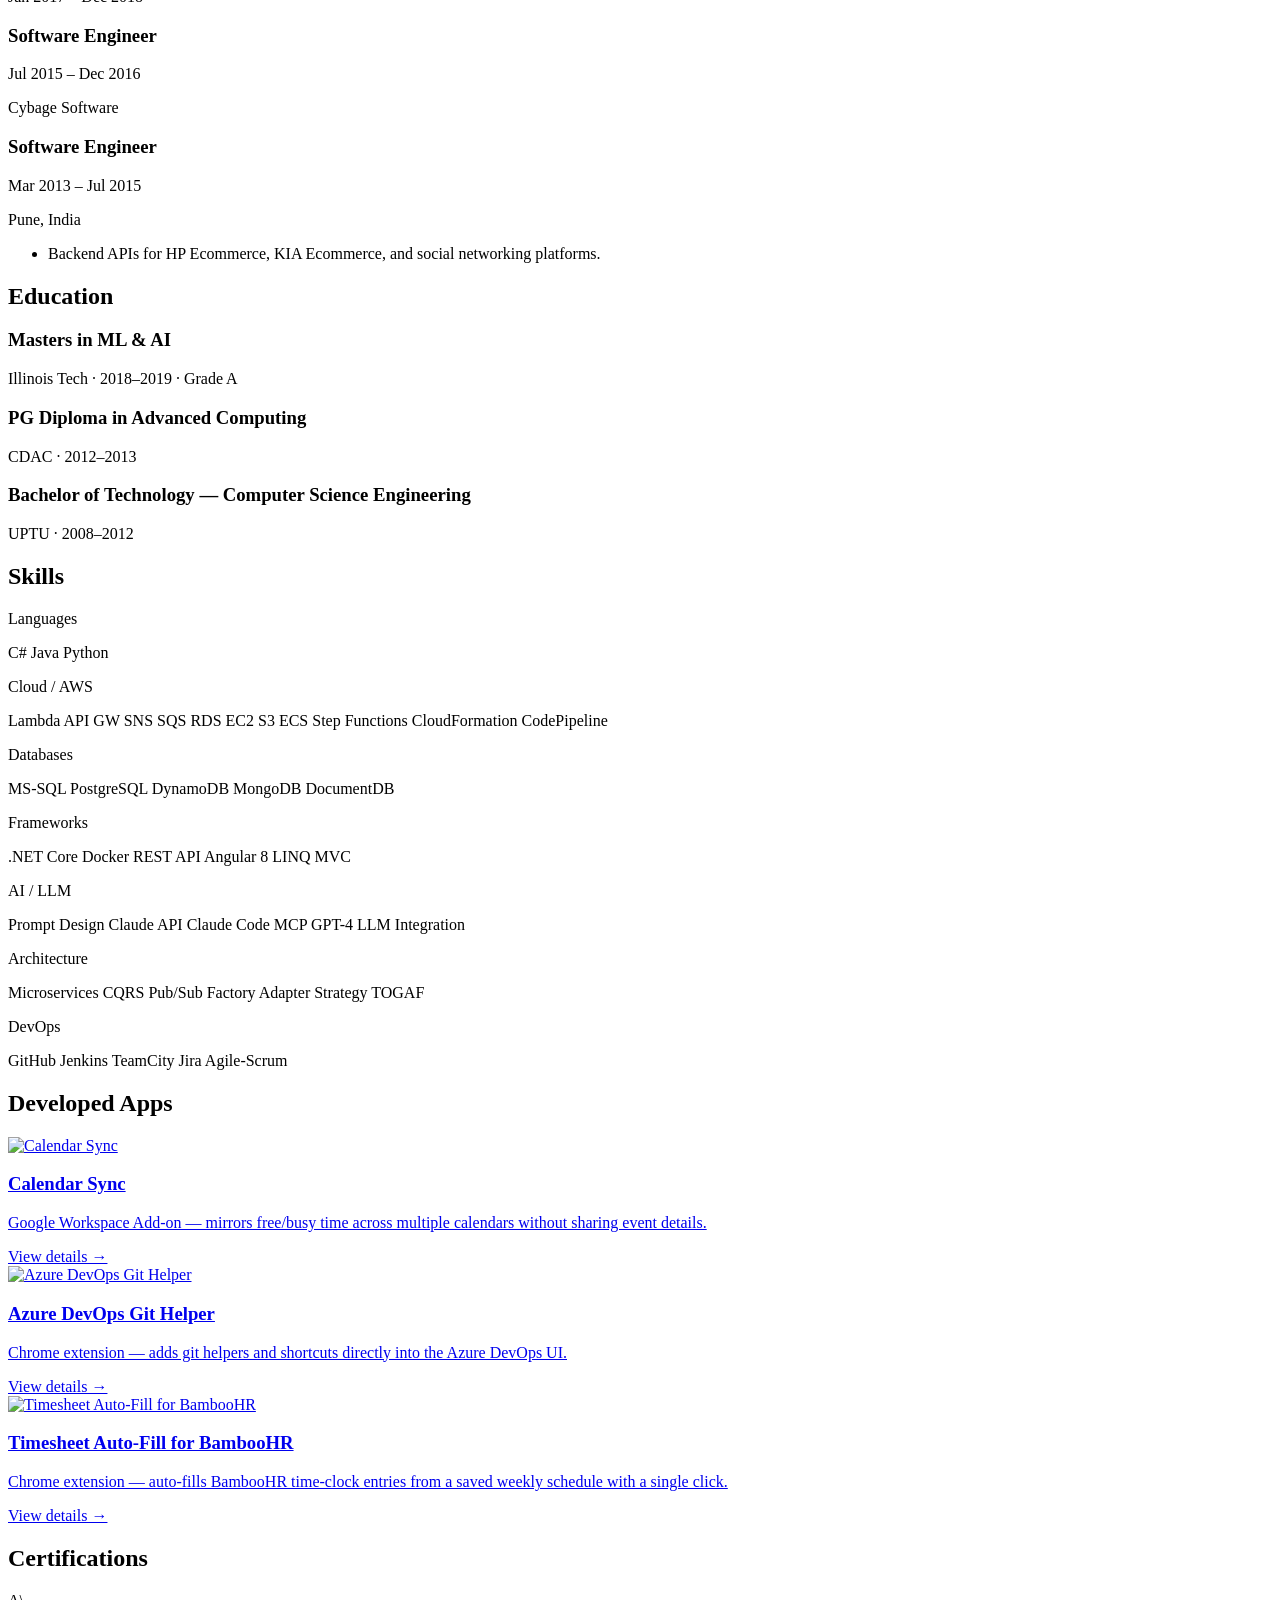
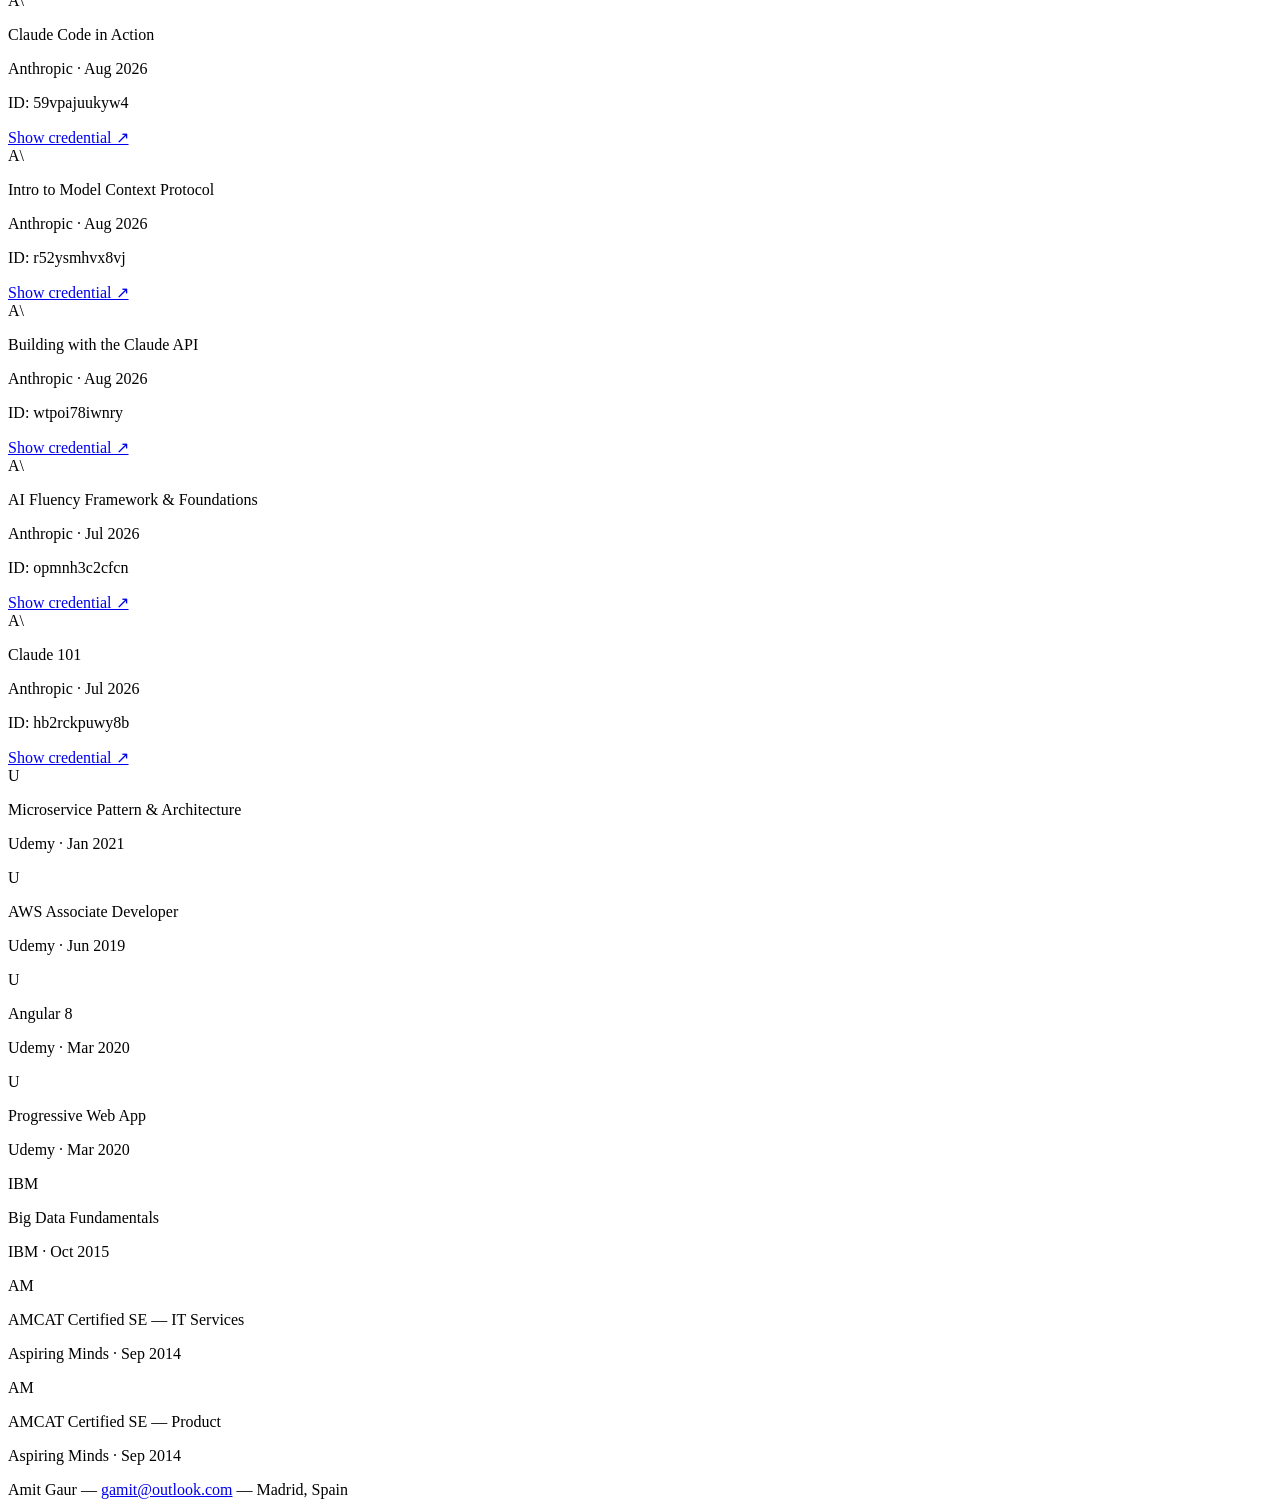
==== commit 5798ddb8: "Rename Apps section to Developed Apps, remove See All link" ====
--- a/index.html
+++ b/index.html
@@ -360,10 +360,7 @@
 
     <!-- Apps -->
     <div class="bg-white border border-slate-200 rounded-xl p-5">
-      <div class="flex items-center justify-between border-b border-slate-100 pb-2 mb-3">
-        <h2 class="text-[0.65rem] font-bold uppercase tracking-widest text-blue-700" data-i18n="apps_title">Apps</h2>
-        <a href="https://apps.agaur.dev/apps" target="_blank" rel="noopener" class="text-[0.65rem] font-medium text-blue-500 hover:text-blue-700 transition no-underline">See all →</a>
-      </div>
+      <h2 class="text-[0.65rem] font-bold uppercase tracking-widest text-blue-700 border-b border-slate-100 pb-2 mb-3" data-i18n="apps_title">Developed Apps</h2>
       <div class="space-y-3">
         <a href="https://apps.agaur.dev/apps/calendar-sync/" target="_blank" rel="noopener" class="flex gap-3 items-start hover:bg-slate-50 rounded-lg p-2 -mx-2 transition no-underline">
           <img src="https://apps.agaur.dev/apps/calendar-sync/images/calendar_sync_icon_96x96.png"
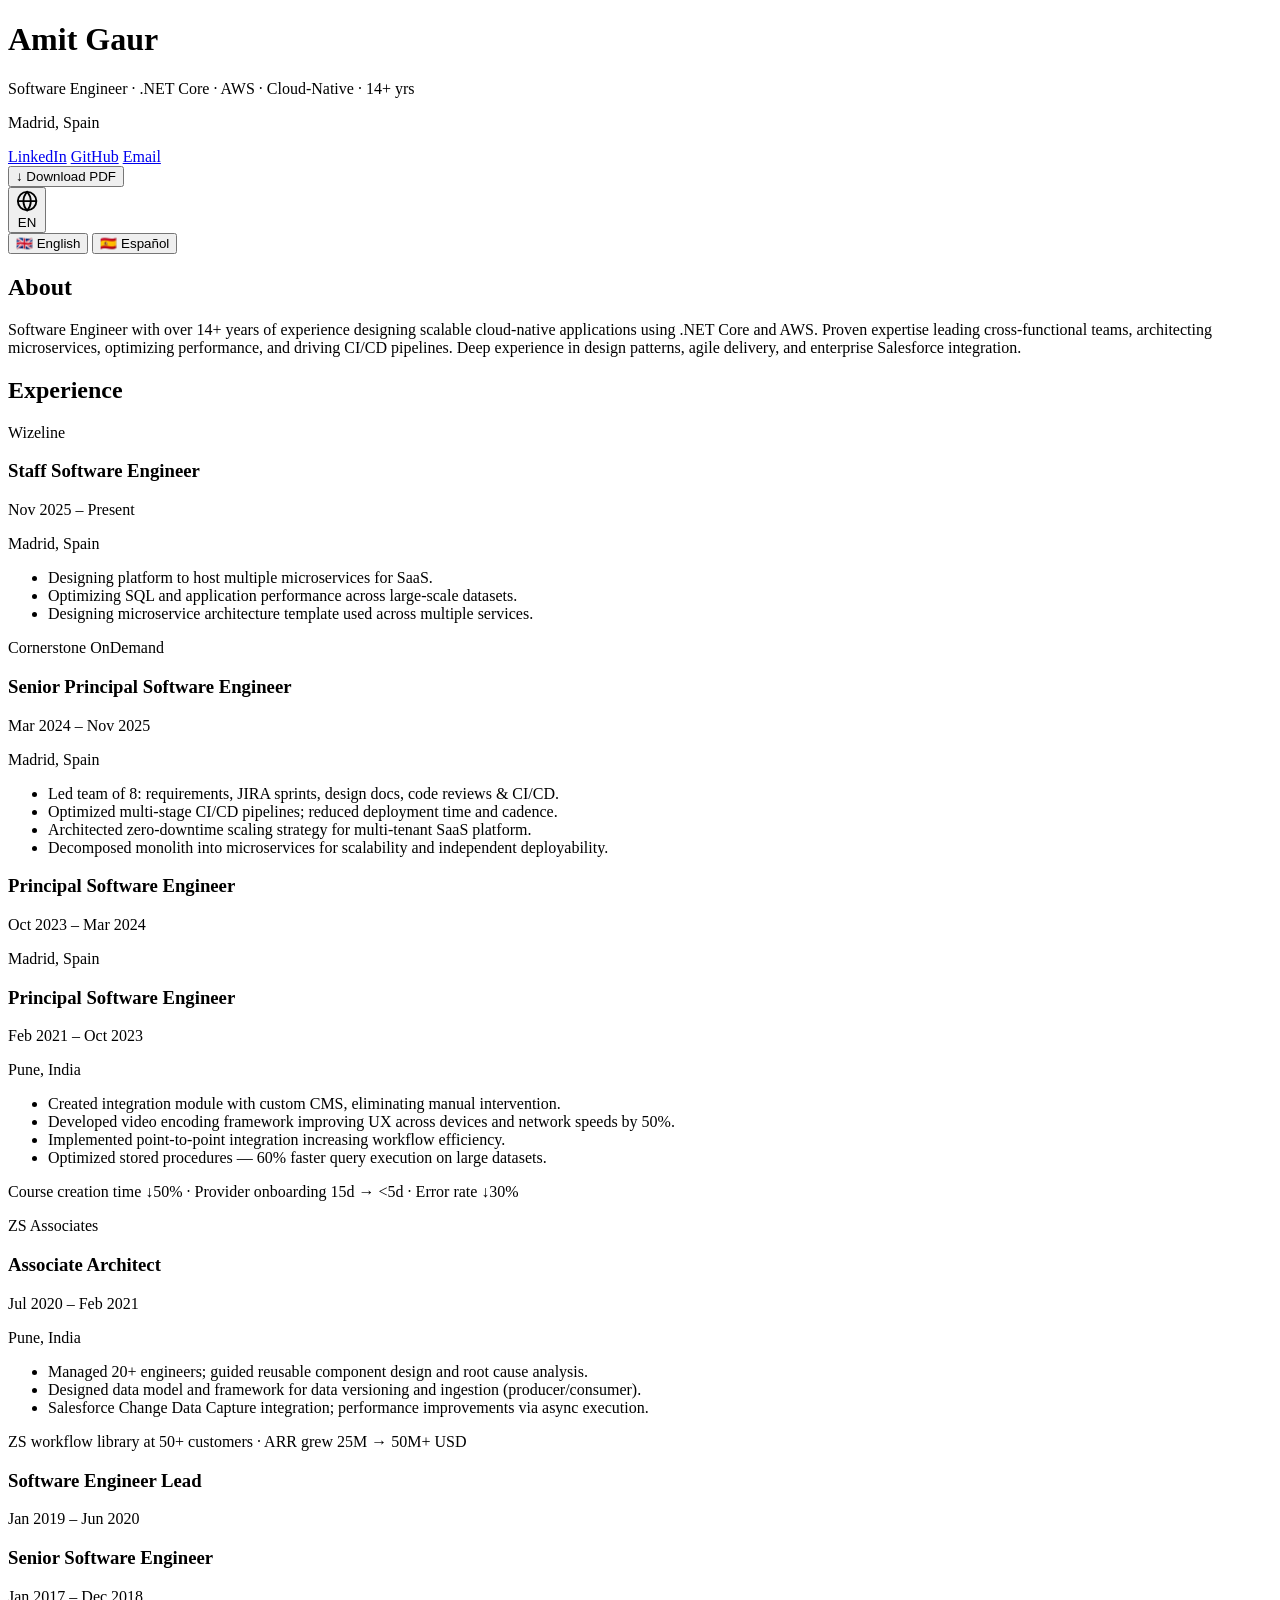
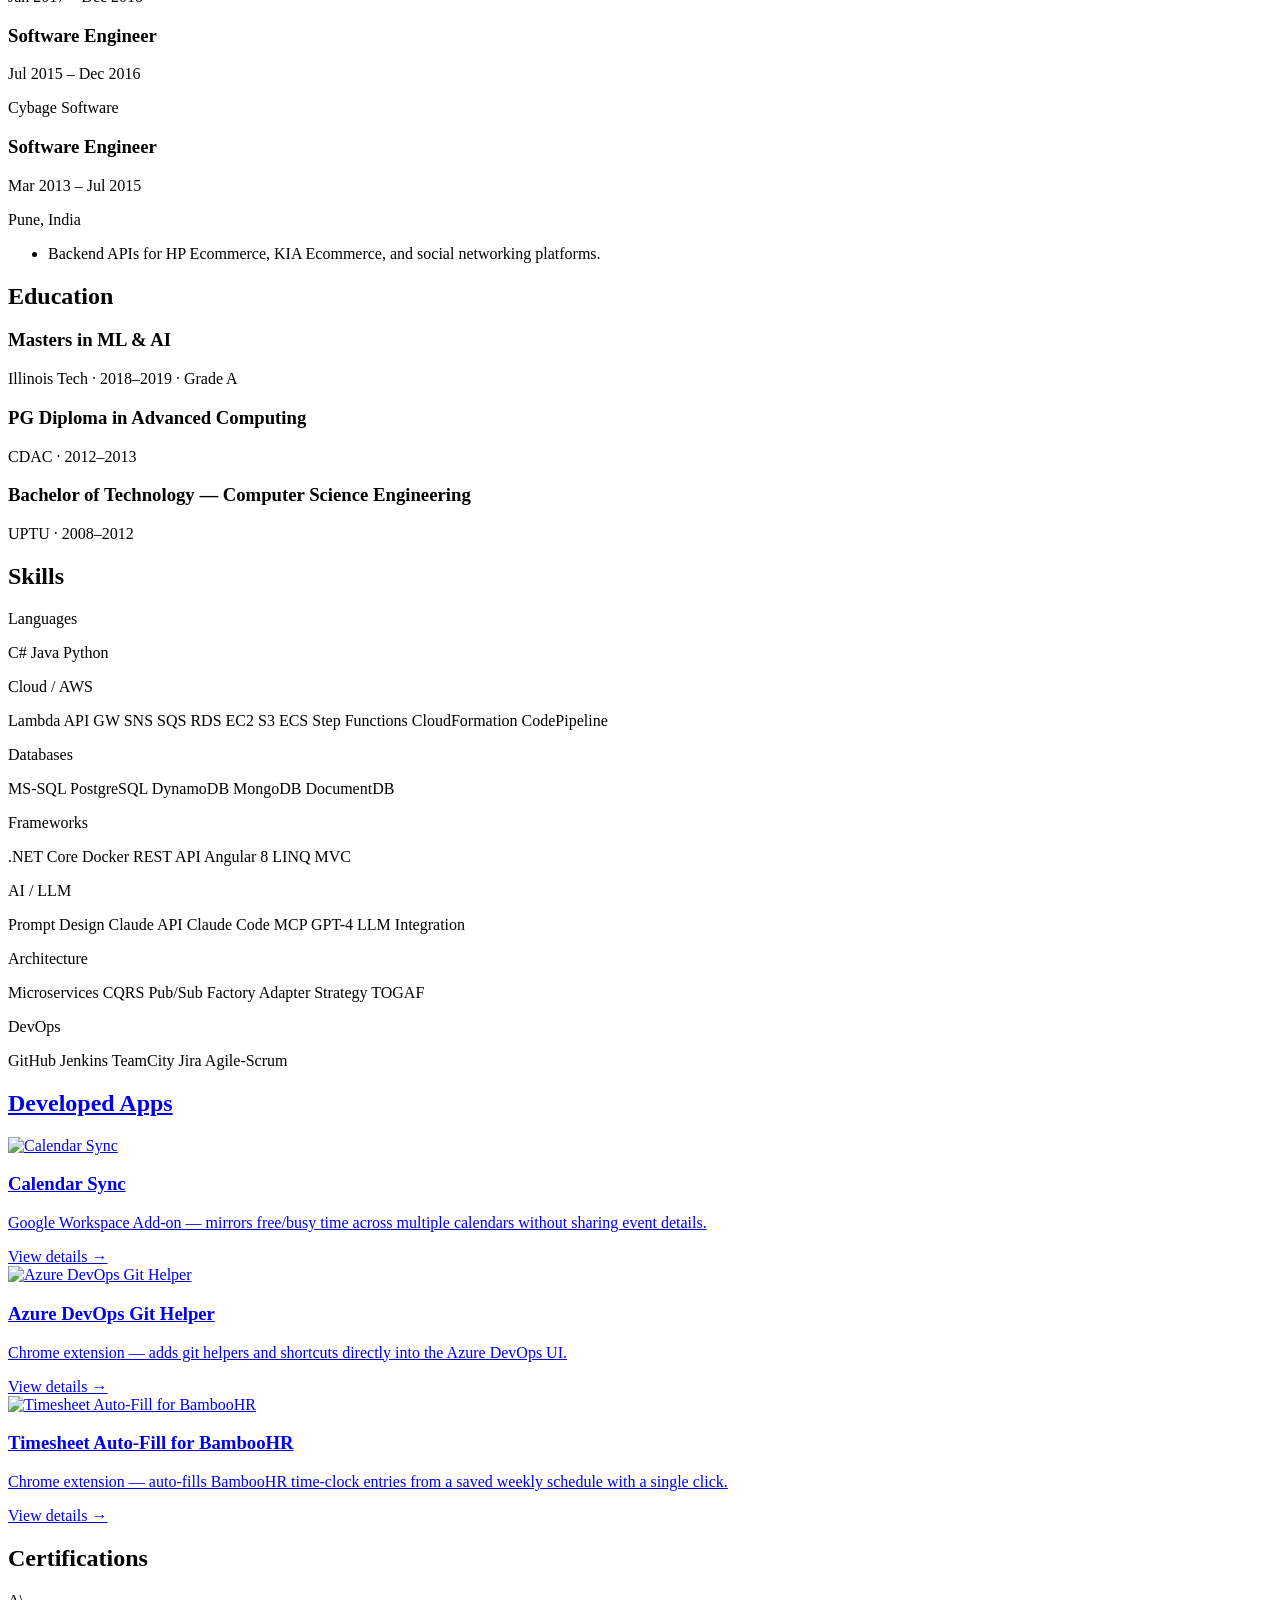
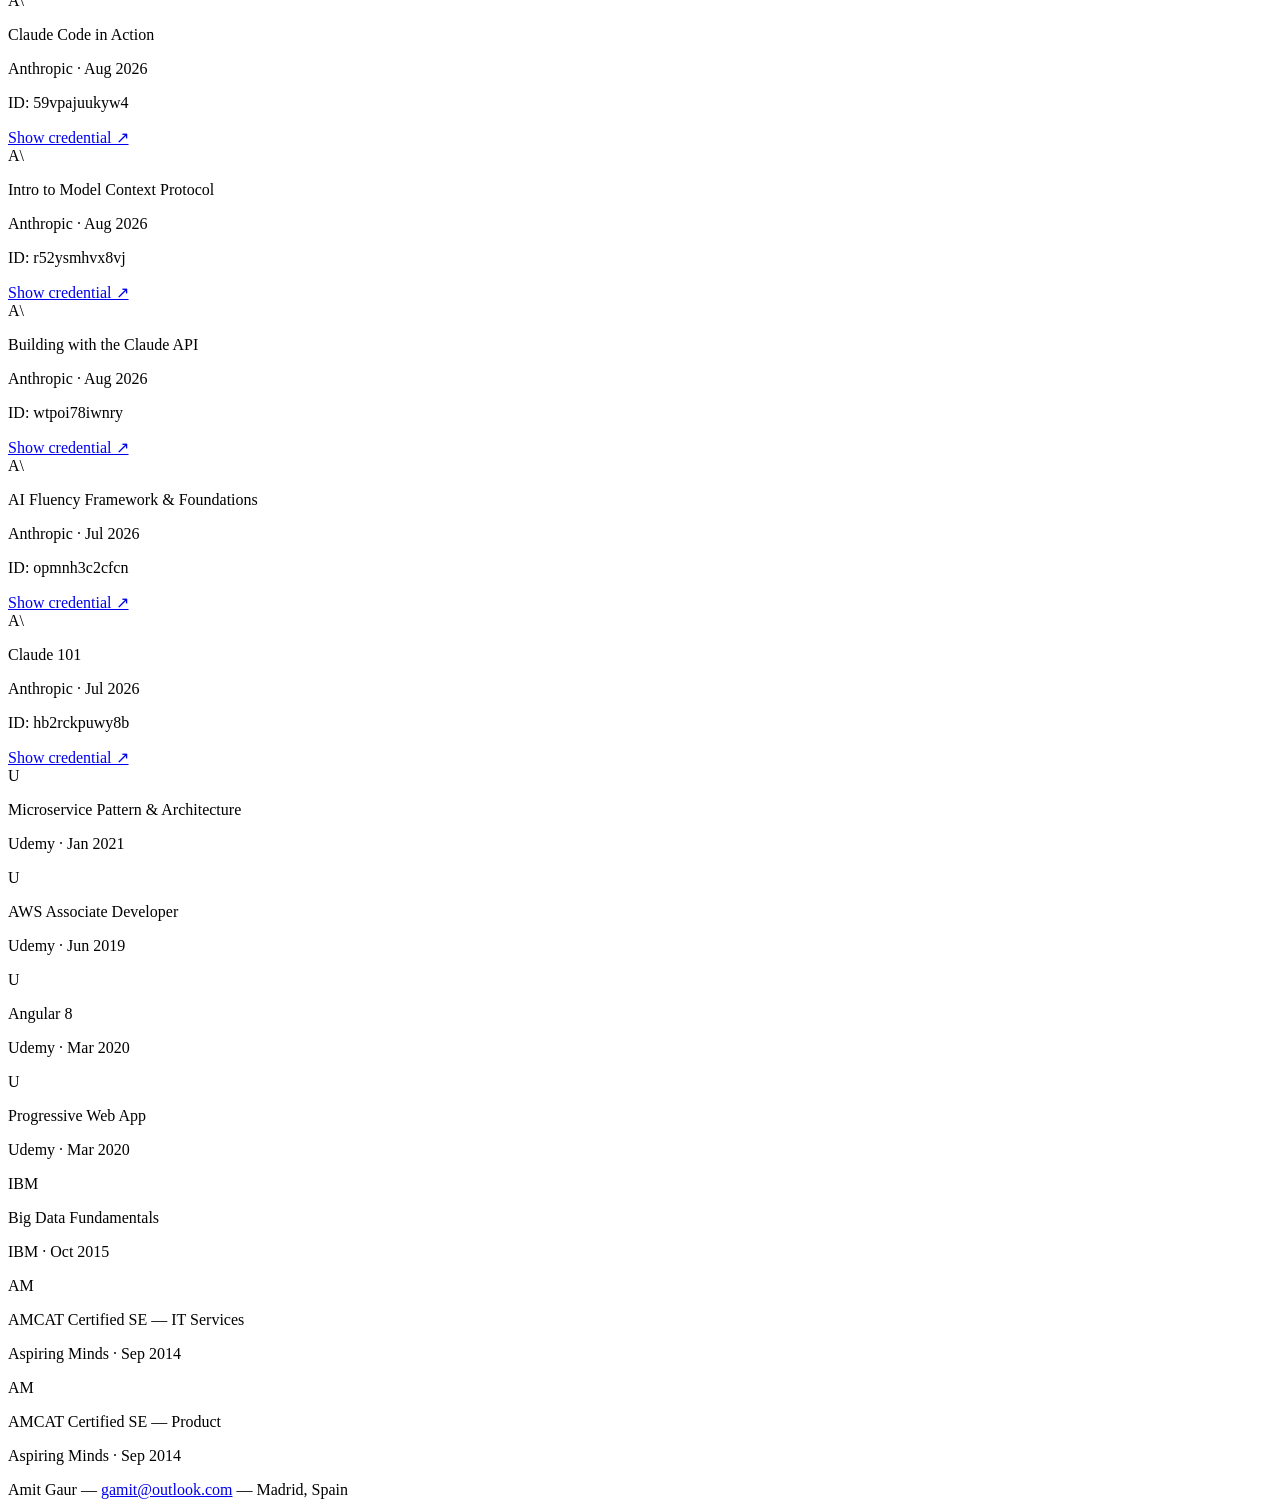
==== commit bb34ffeb: "Make Developed Apps header a link to apps page" ====
--- a/index.html
+++ b/index.html
@@ -360,7 +360,9 @@
 
     <!-- Apps -->
     <div class="bg-white border border-slate-200 rounded-xl p-5">
-      <h2 class="text-[0.65rem] font-bold uppercase tracking-widest text-blue-700 border-b border-slate-100 pb-2 mb-3" data-i18n="apps_title">Developed Apps</h2>
+      <h2 class="text-[0.65rem] font-bold uppercase tracking-widest text-blue-700 border-b border-slate-100 pb-2 mb-3">
+        <a href="https://apps.agaur.dev/apps" target="_blank" rel="noopener" class="no-underline hover:opacity-70 transition" data-i18n="apps_title">Developed Apps</a>
+      </h2>
       <div class="space-y-3">
         <a href="https://apps.agaur.dev/apps/calendar-sync/" target="_blank" rel="noopener" class="flex gap-3 items-start hover:bg-slate-50 rounded-lg p-2 -mx-2 transition no-underline">
           <img src="https://apps.agaur.dev/apps/calendar-sync/images/calendar_sync_icon_96x96.png"
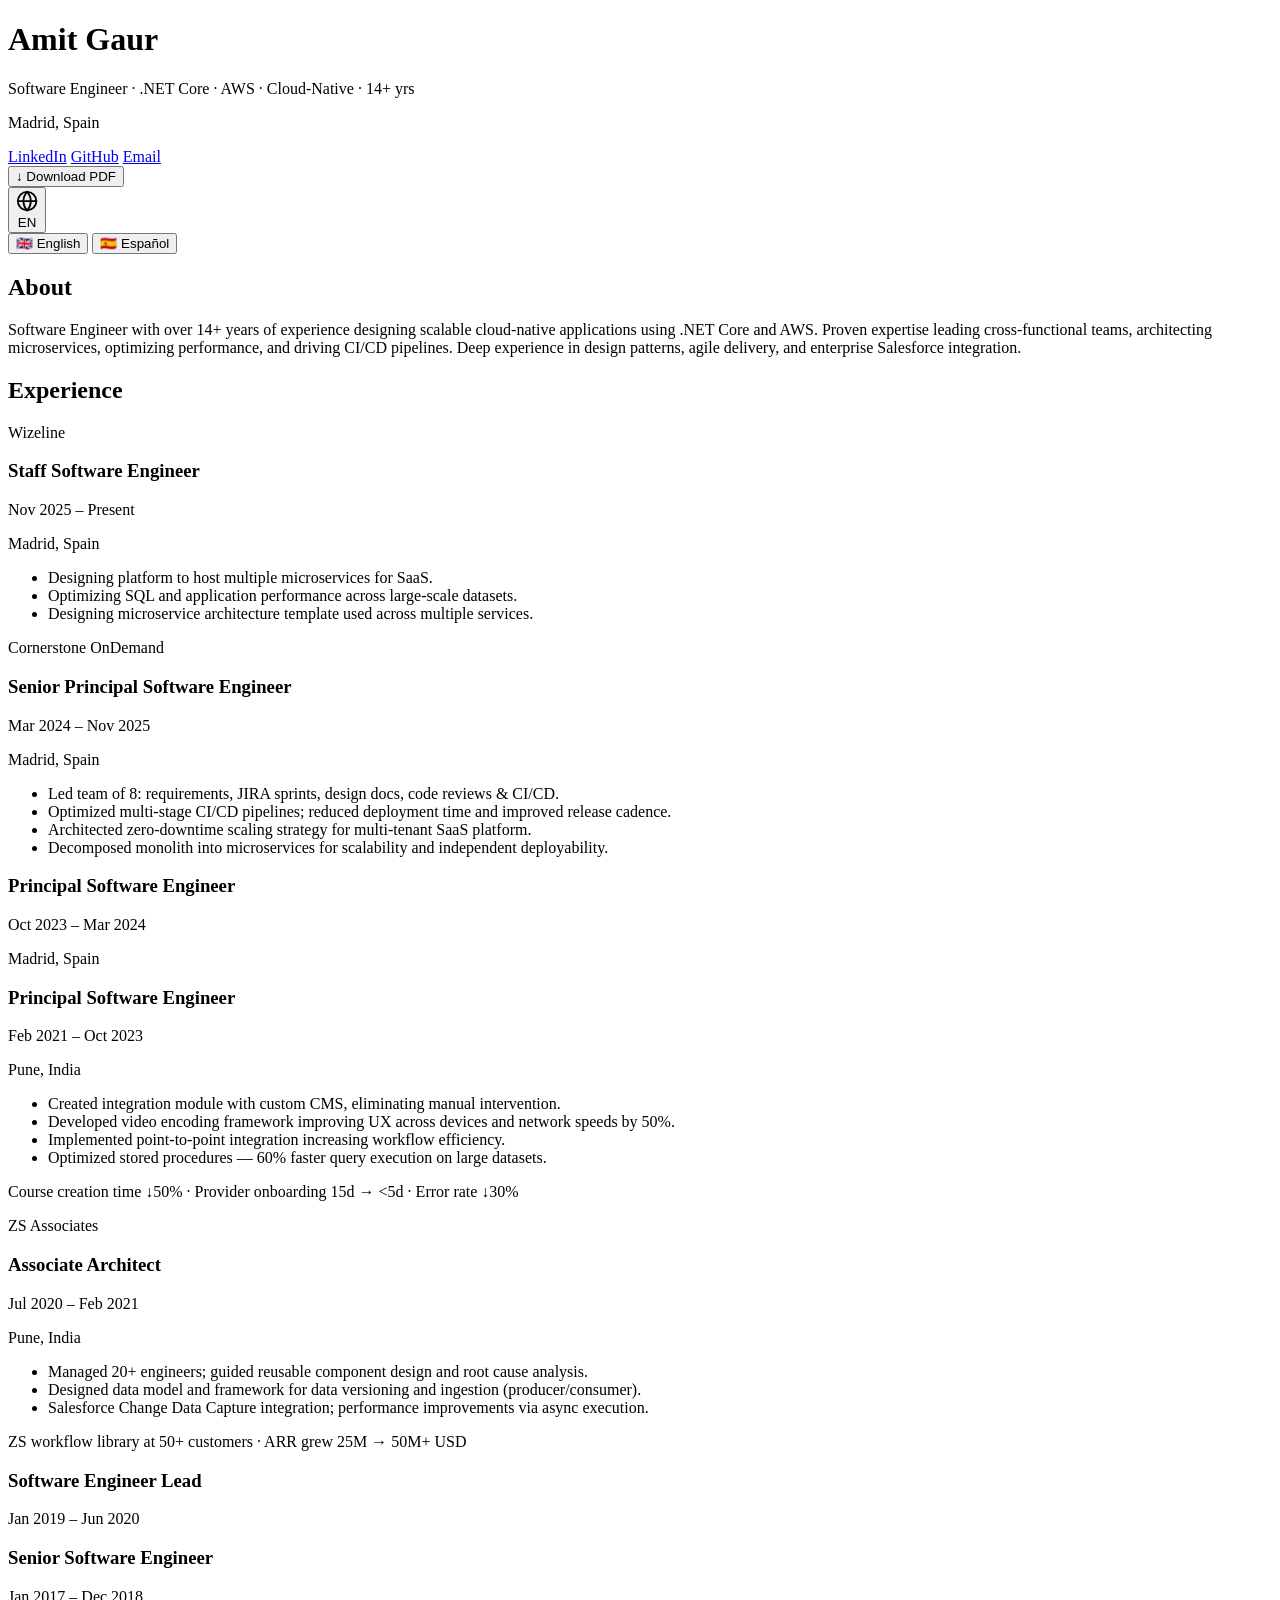
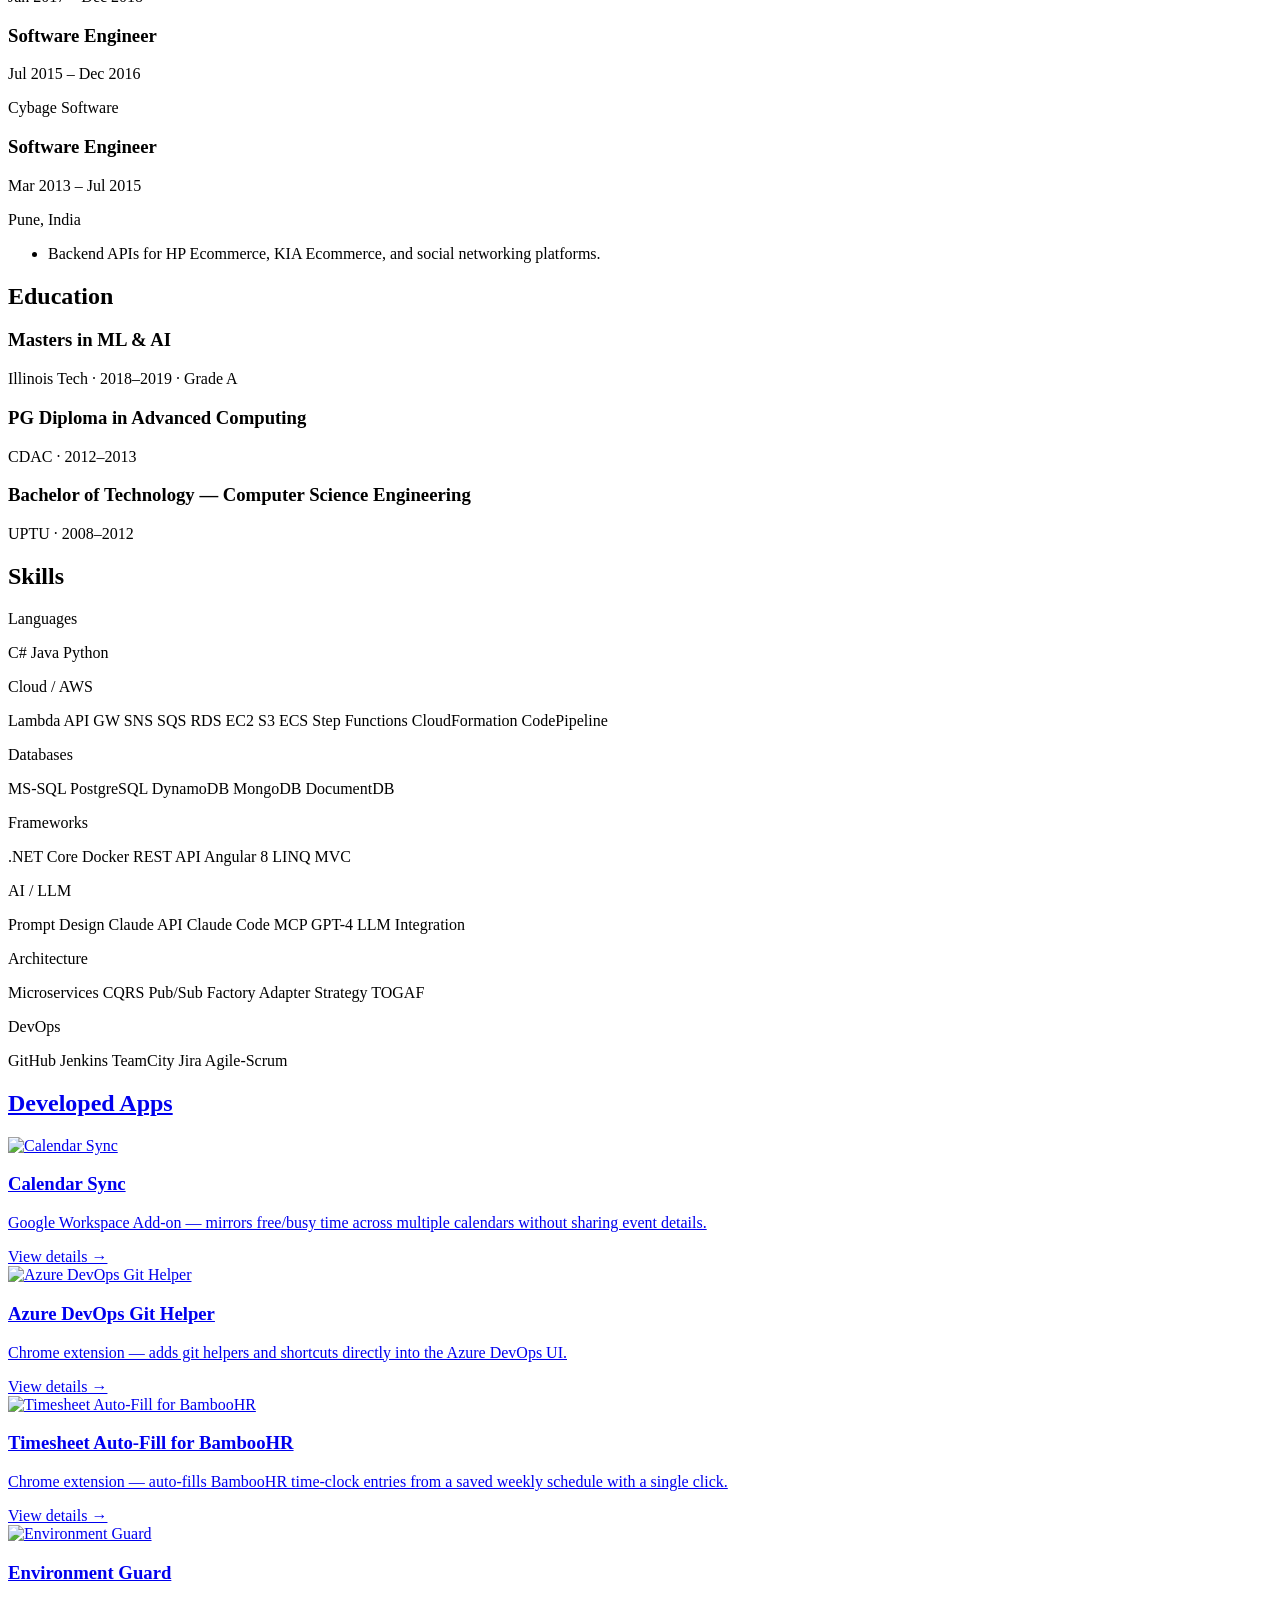
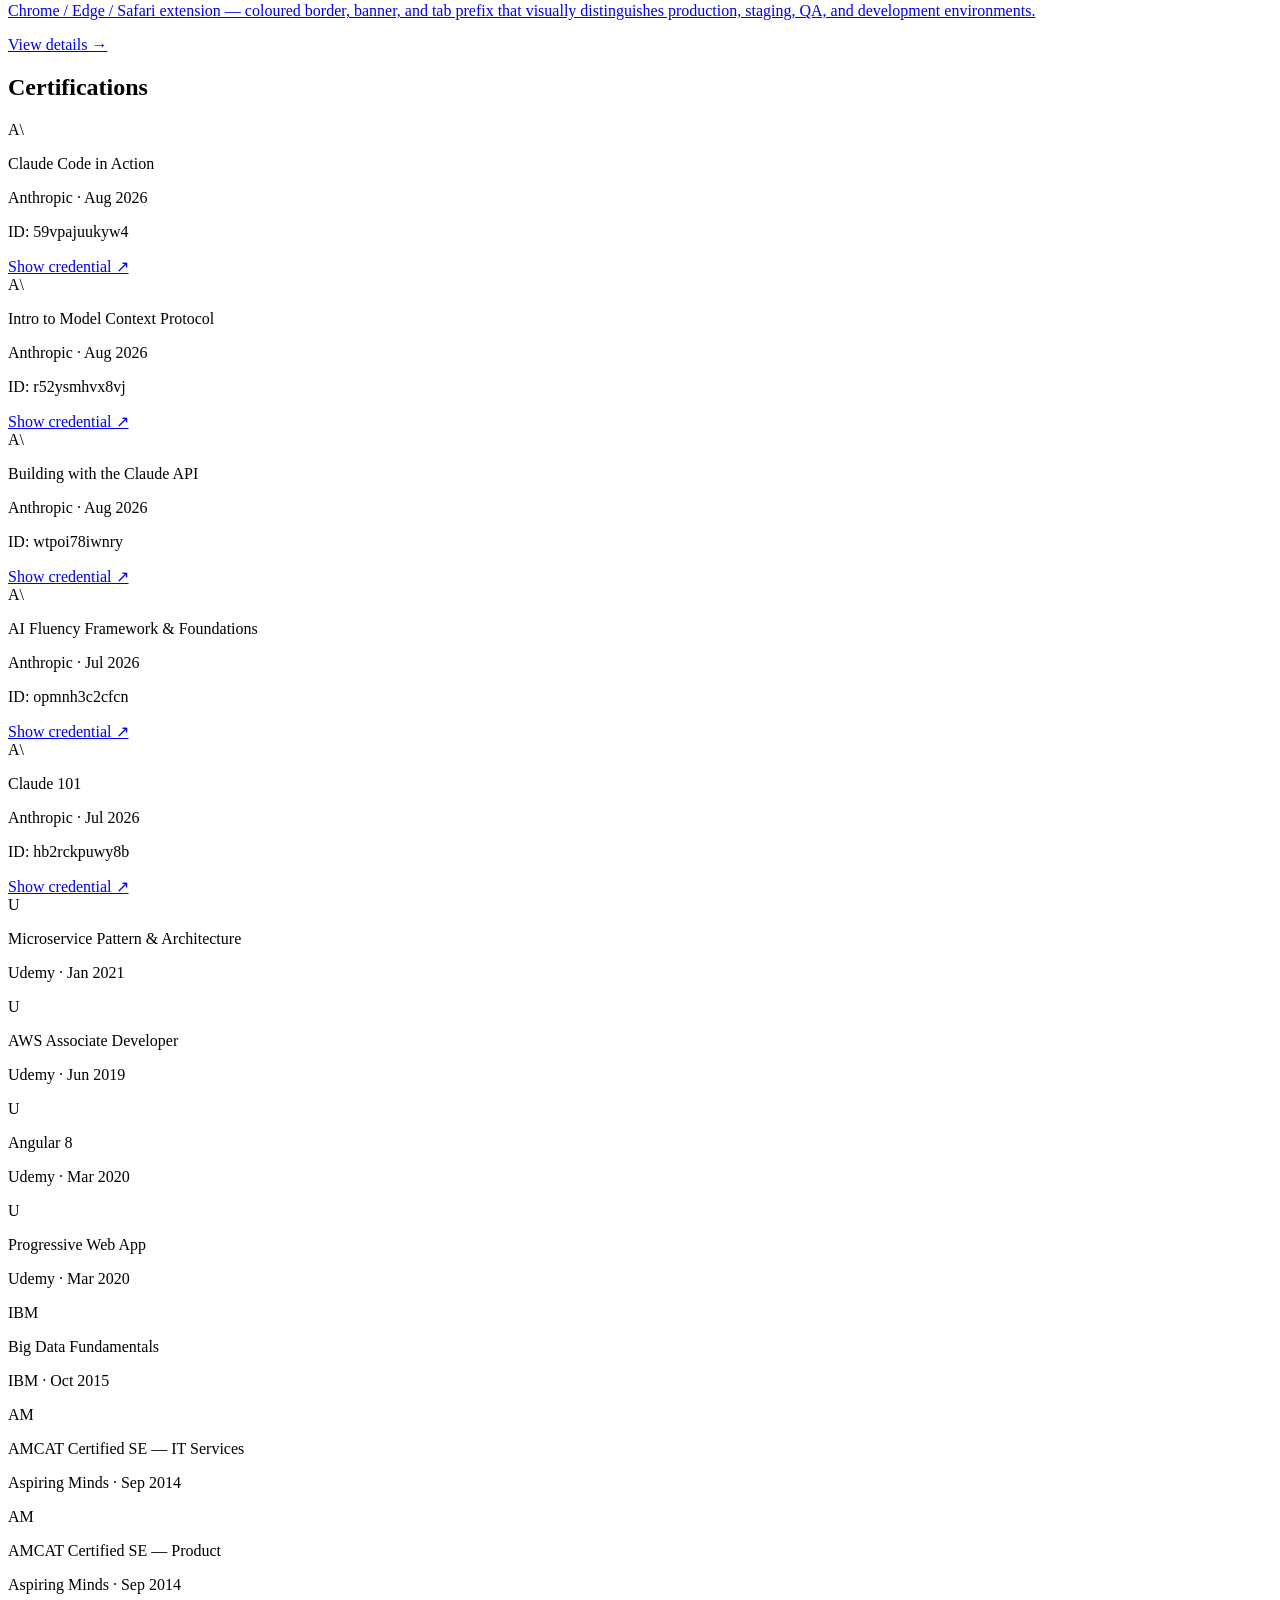
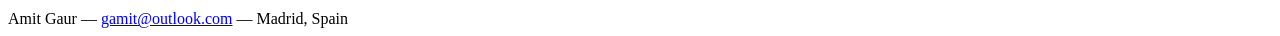
==== commit 88631dff: "updated index.html" ====
--- a/index.html
+++ b/index.html
@@ -11,6 +11,7 @@
   <meta name="author" content="Amit Gaur">
   <meta name="robots" content="index, follow">
   <link rel="canonical" href="https://apps.agaur.dev/">
+  <link rel="sitemap" type="application/xml" title="Sitemap" href="/sitemap.xml">
 
   <!-- Open Graph -->
   <meta property="og:type" content="profile">
@@ -18,6 +19,7 @@
   <meta property="og:title" content="Amit Gaur — Software Engineer">
   <meta property="og:description" content="Software Engineer with 10+ years building scalable cloud-native applications using .NET Core and AWS. Based in Madrid, Spain.">
   <meta property="og:locale" content="en_US">
+  <meta property="og:site_name" content="Apps by Amit Gaur">
   <meta property="profile:first_name" content="Amit">
   <meta property="profile:last_name" content="Gaur">
 
@@ -391,6 +393,15 @@
             <span class="text-xs font-medium text-blue-600" data-i18n="view_details">View details →</span>
           </div>
         </a>
+        <a href="https://apps.agaur.dev/apps/environment-guard/" target="_blank" rel="noopener" class="flex gap-3 items-start hover:bg-slate-50 rounded-lg p-2 -mx-2 transition no-underline">
+          <img src="https://apps.agaur.dev/apps/environment-guard/images/environment-guard-96x96.png"
+               alt="Environment Guard" class="w-10 h-10 rounded-lg shrink-0">
+          <div>
+            <h3 class="font-semibold text-sm text-slate-900 mb-1">Environment Guard</h3>
+            <p class="text-xs text-slate-500 mb-2" data-i18n="app_eg_desc">Chrome / Edge / Safari extension — coloured border, banner, and tab prefix that visually distinguishes production, staging, QA, and development environments.</p>
+            <span class="text-xs font-medium text-blue-600" data-i18n="view_details">View details →</span>
+          </div>
+        </a>
       </div>
     </div>
 
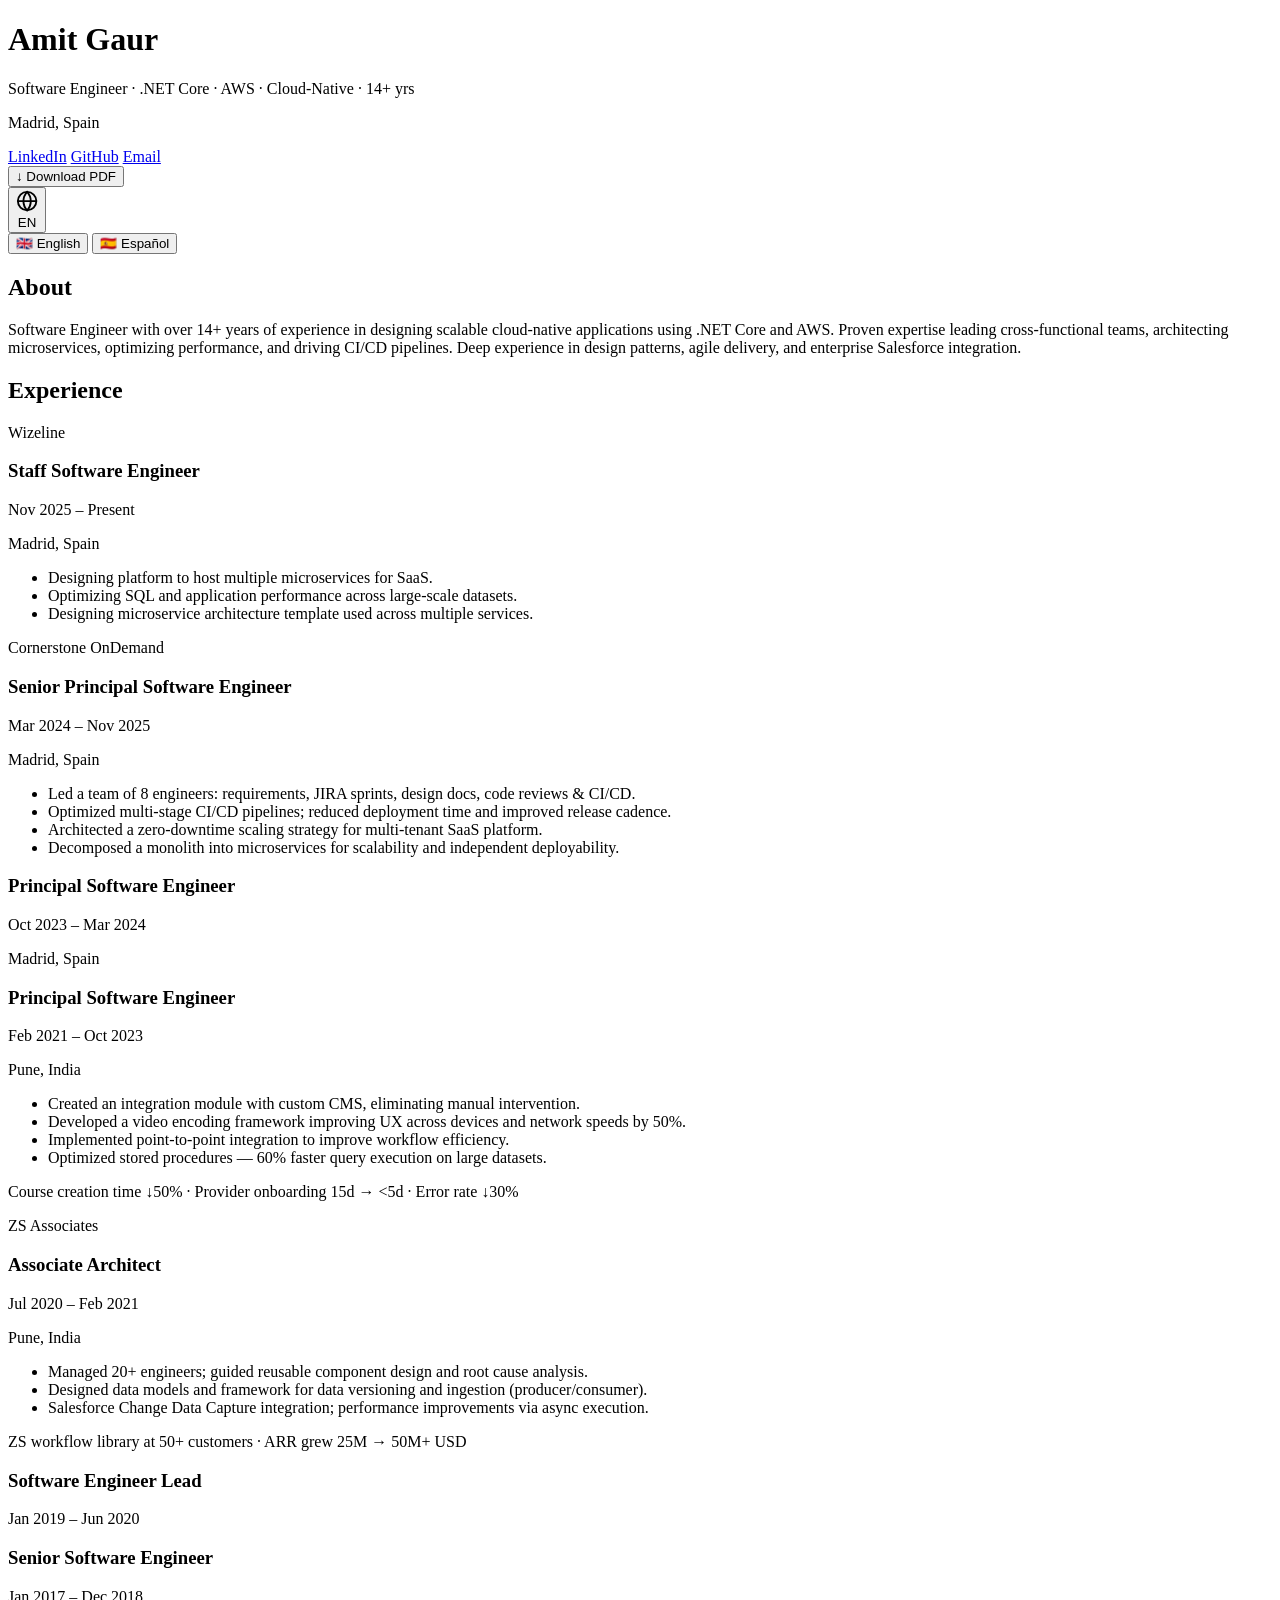
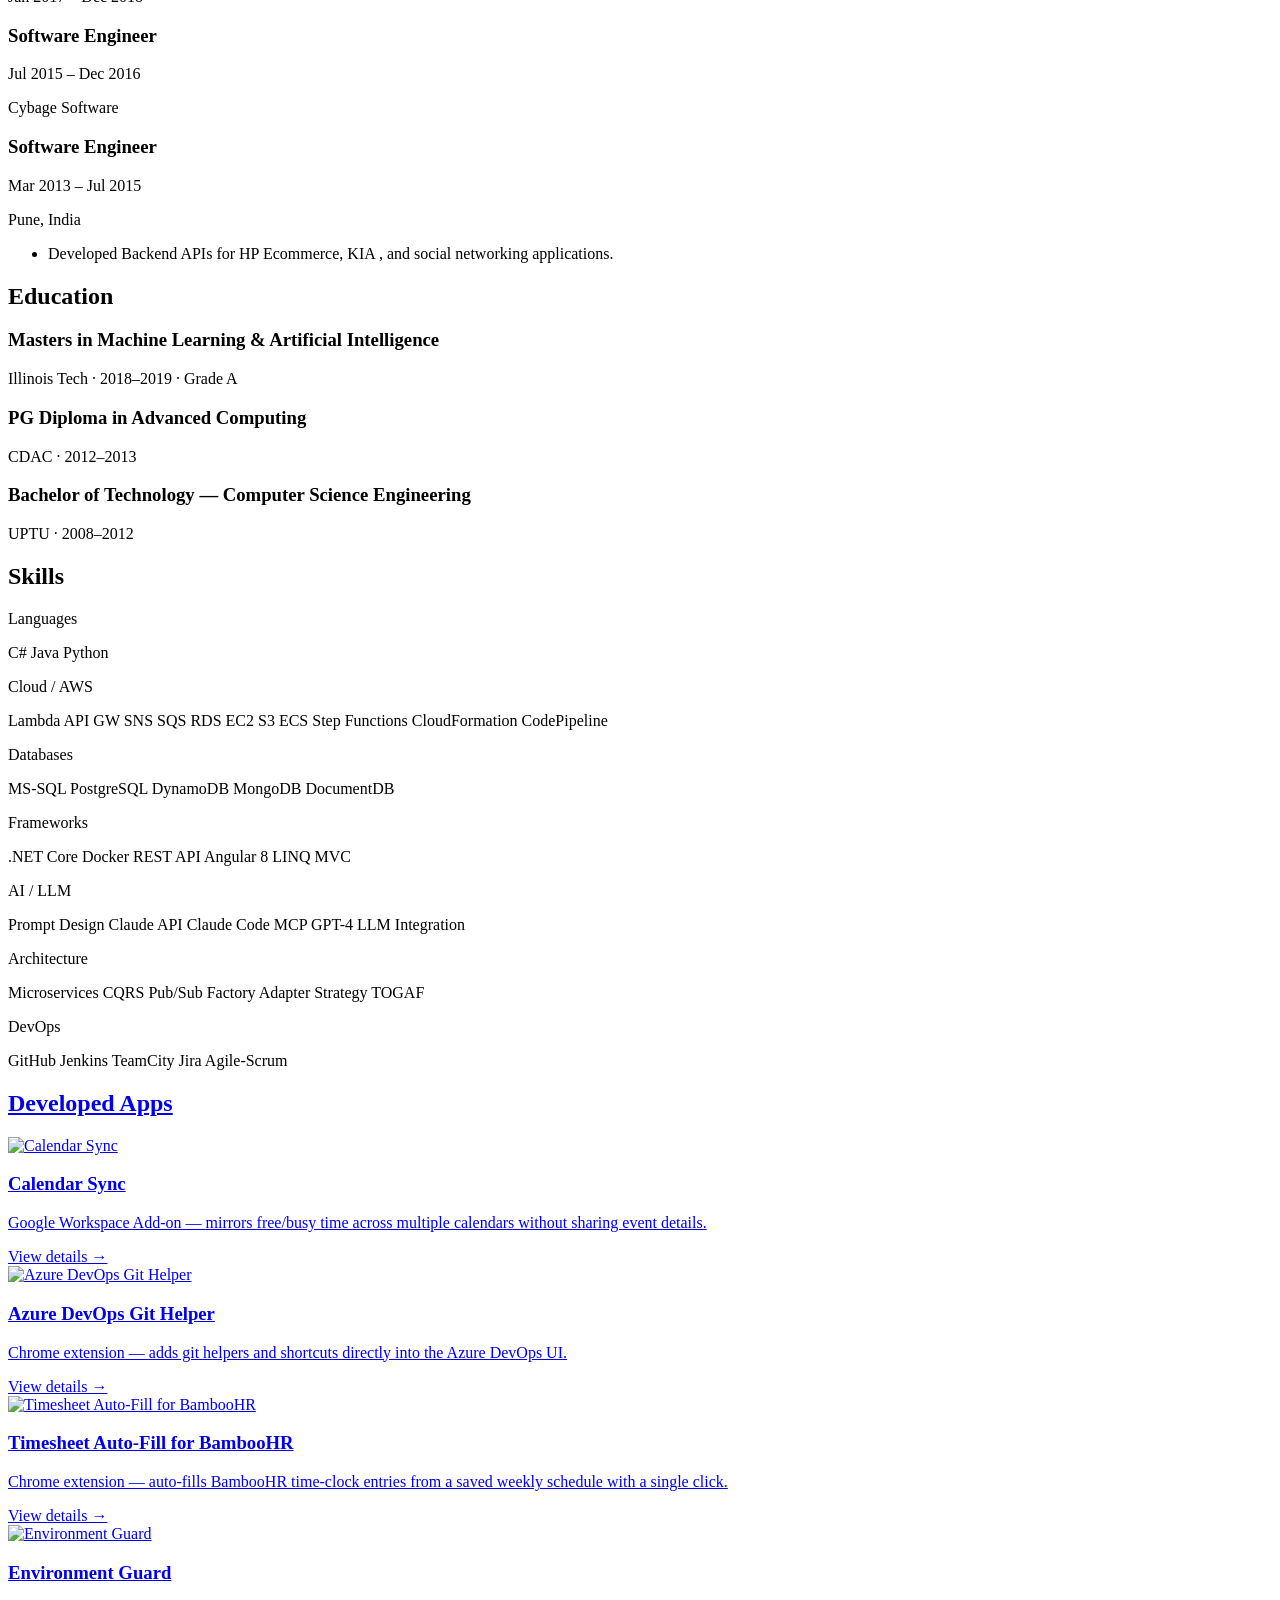
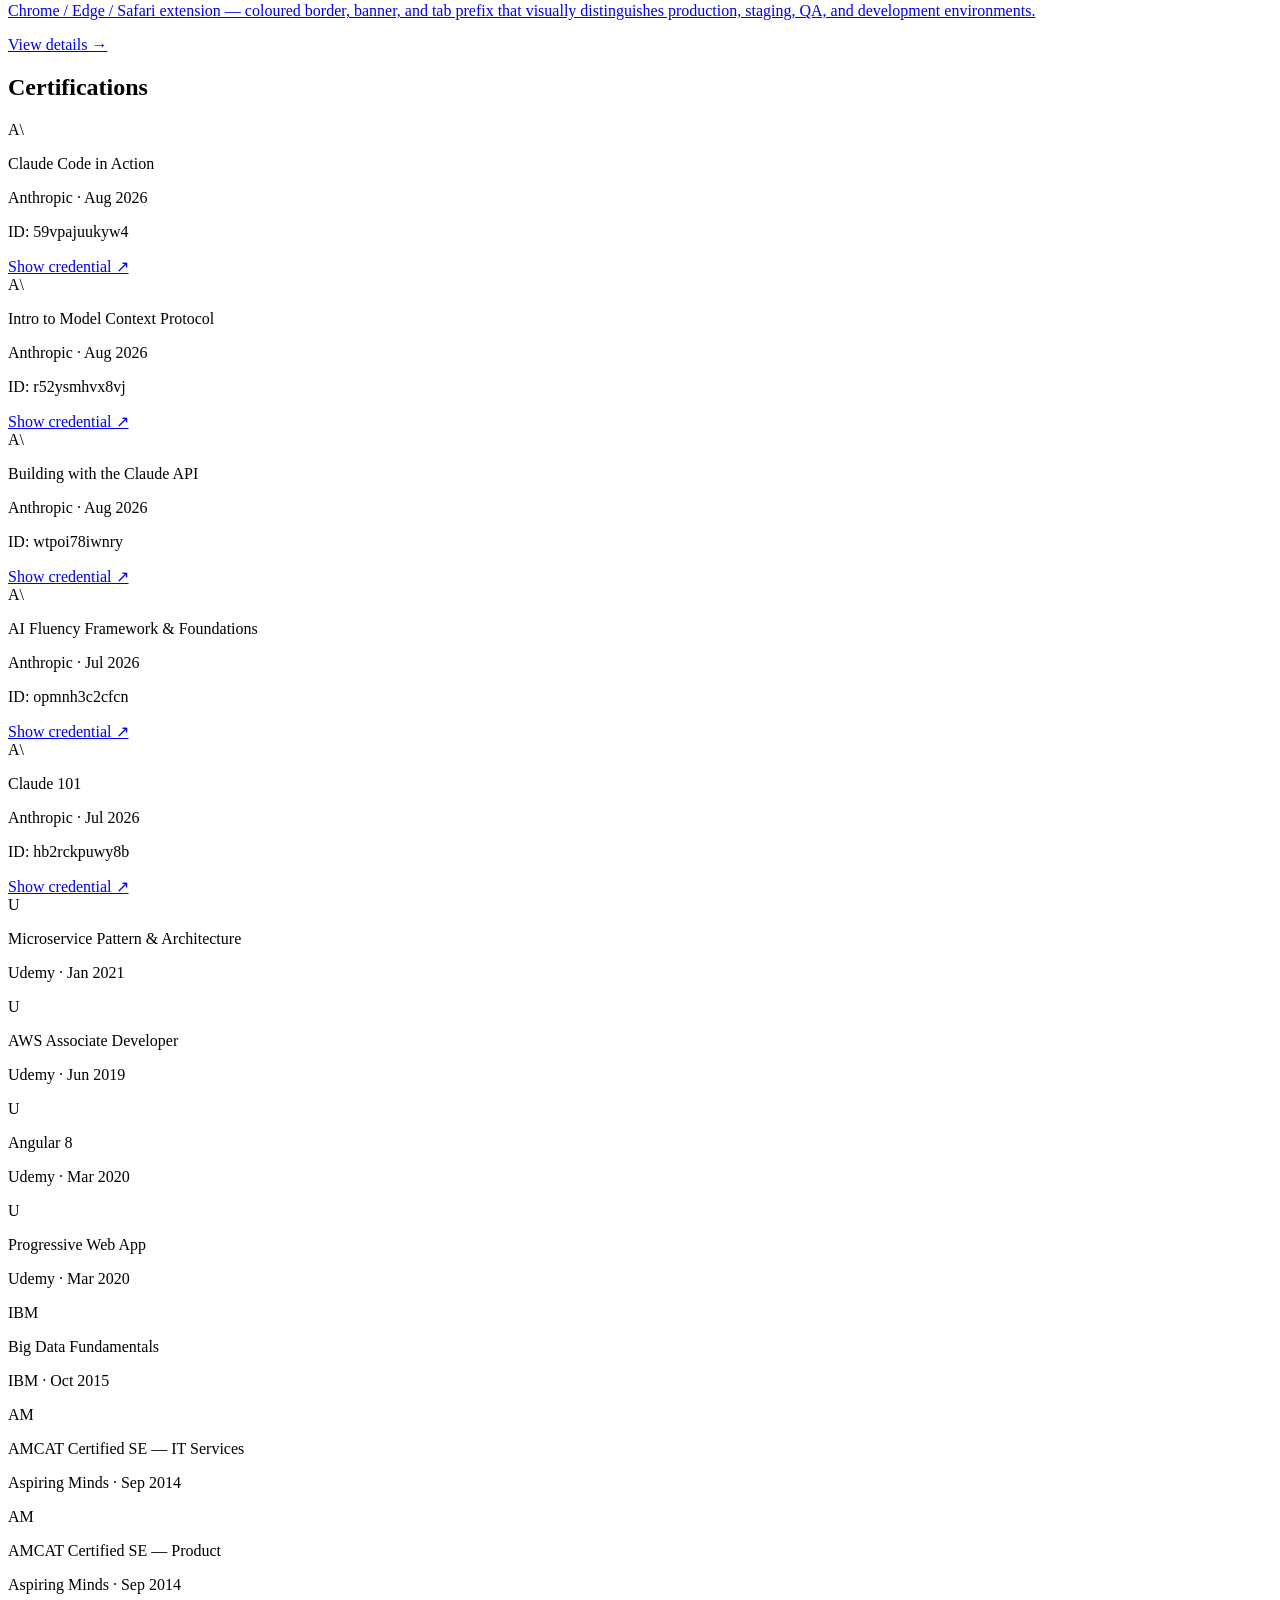
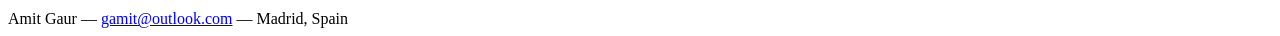
==== commit 095ee743: "Update index.html" ====
--- a/index.html
+++ b/index.html
@@ -249,7 +249,7 @@
       <h2 class="text-[0.65rem] font-bold uppercase tracking-widest text-blue-700 border-b border-slate-100 pb-2 mb-3" data-i18n="edu_title">Education</h2>
       <div class="space-y-3">
         <div>
-          <h3 class="font-semibold text-sm text-slate-900">Masters in ML &amp; AI</h3>
+          <h3 class="font-semibold text-sm text-slate-900">Masters in Machine Learning &amp; Artificial Intelligence</h3>
           <p class="text-xs text-slate-500">Illinois Tech &middot; 2018&ndash;2019 &middot; Grade A</p>
         </div>
         <div>
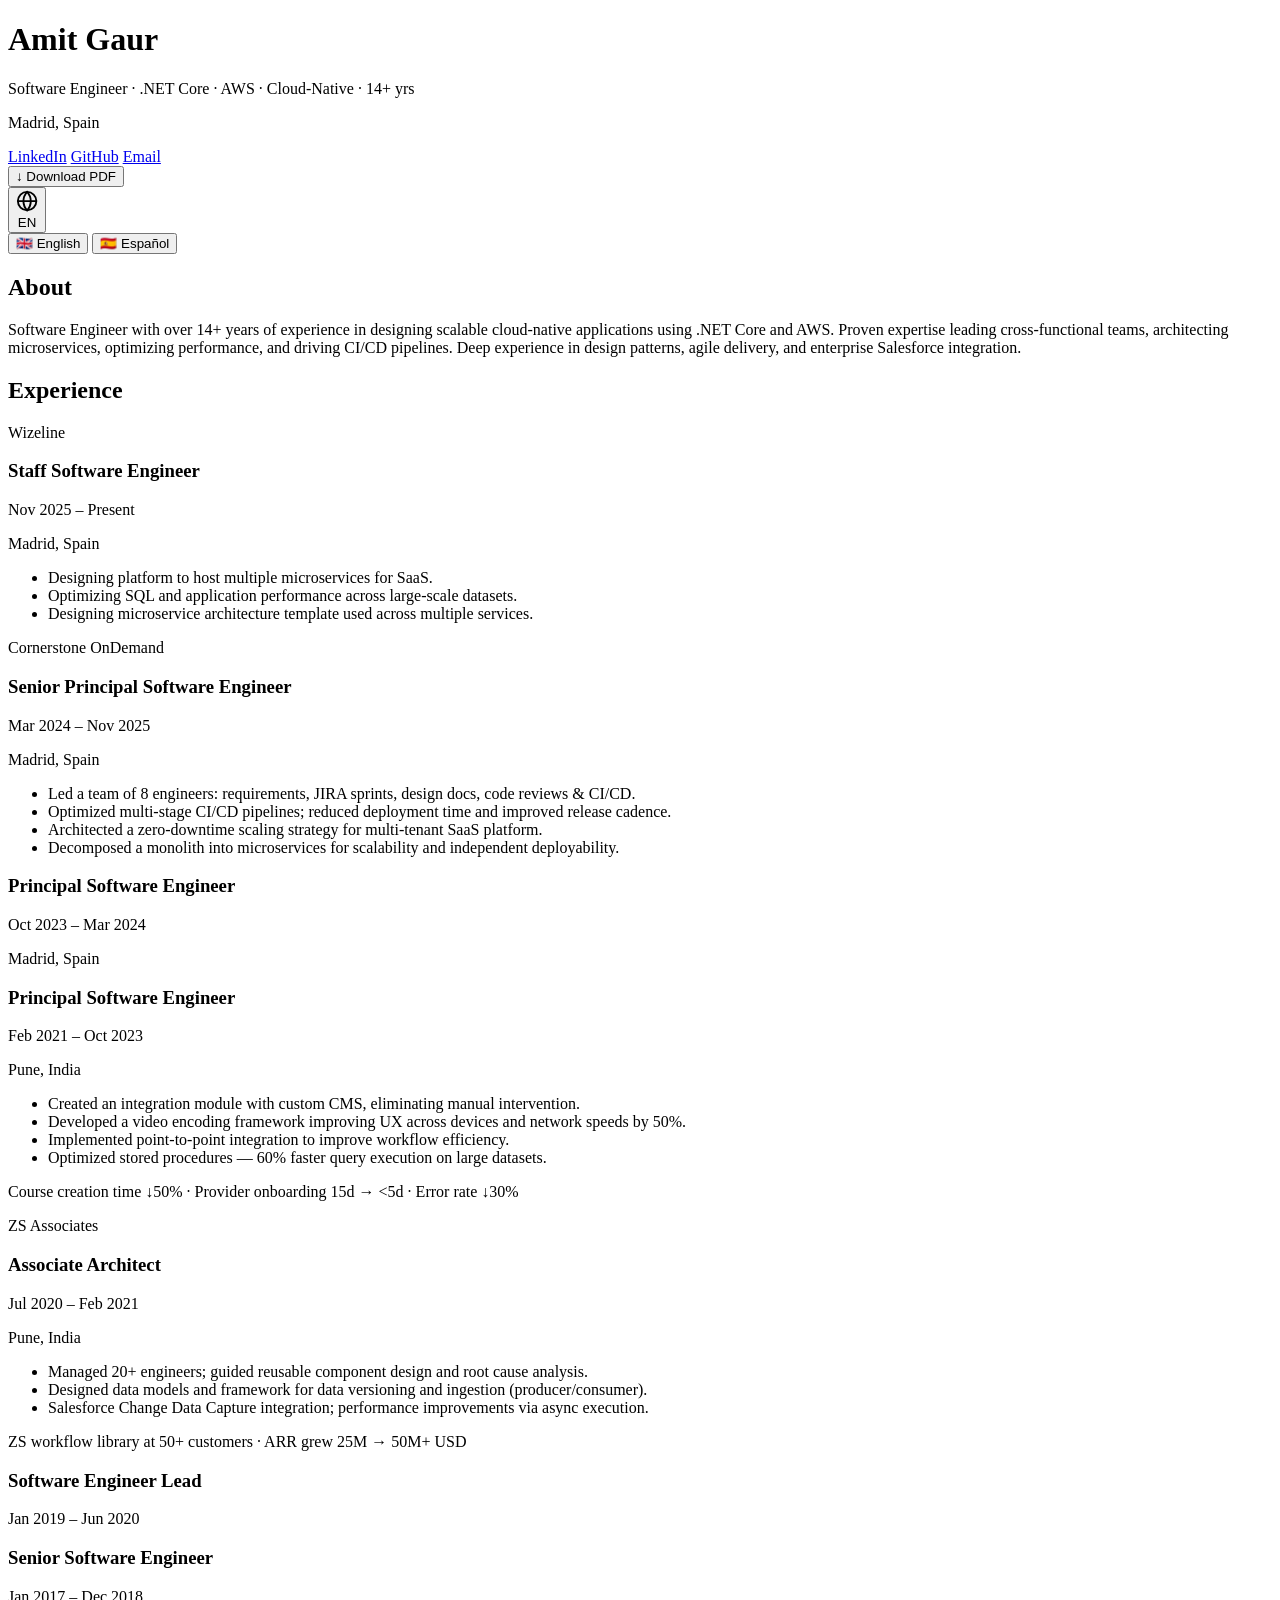
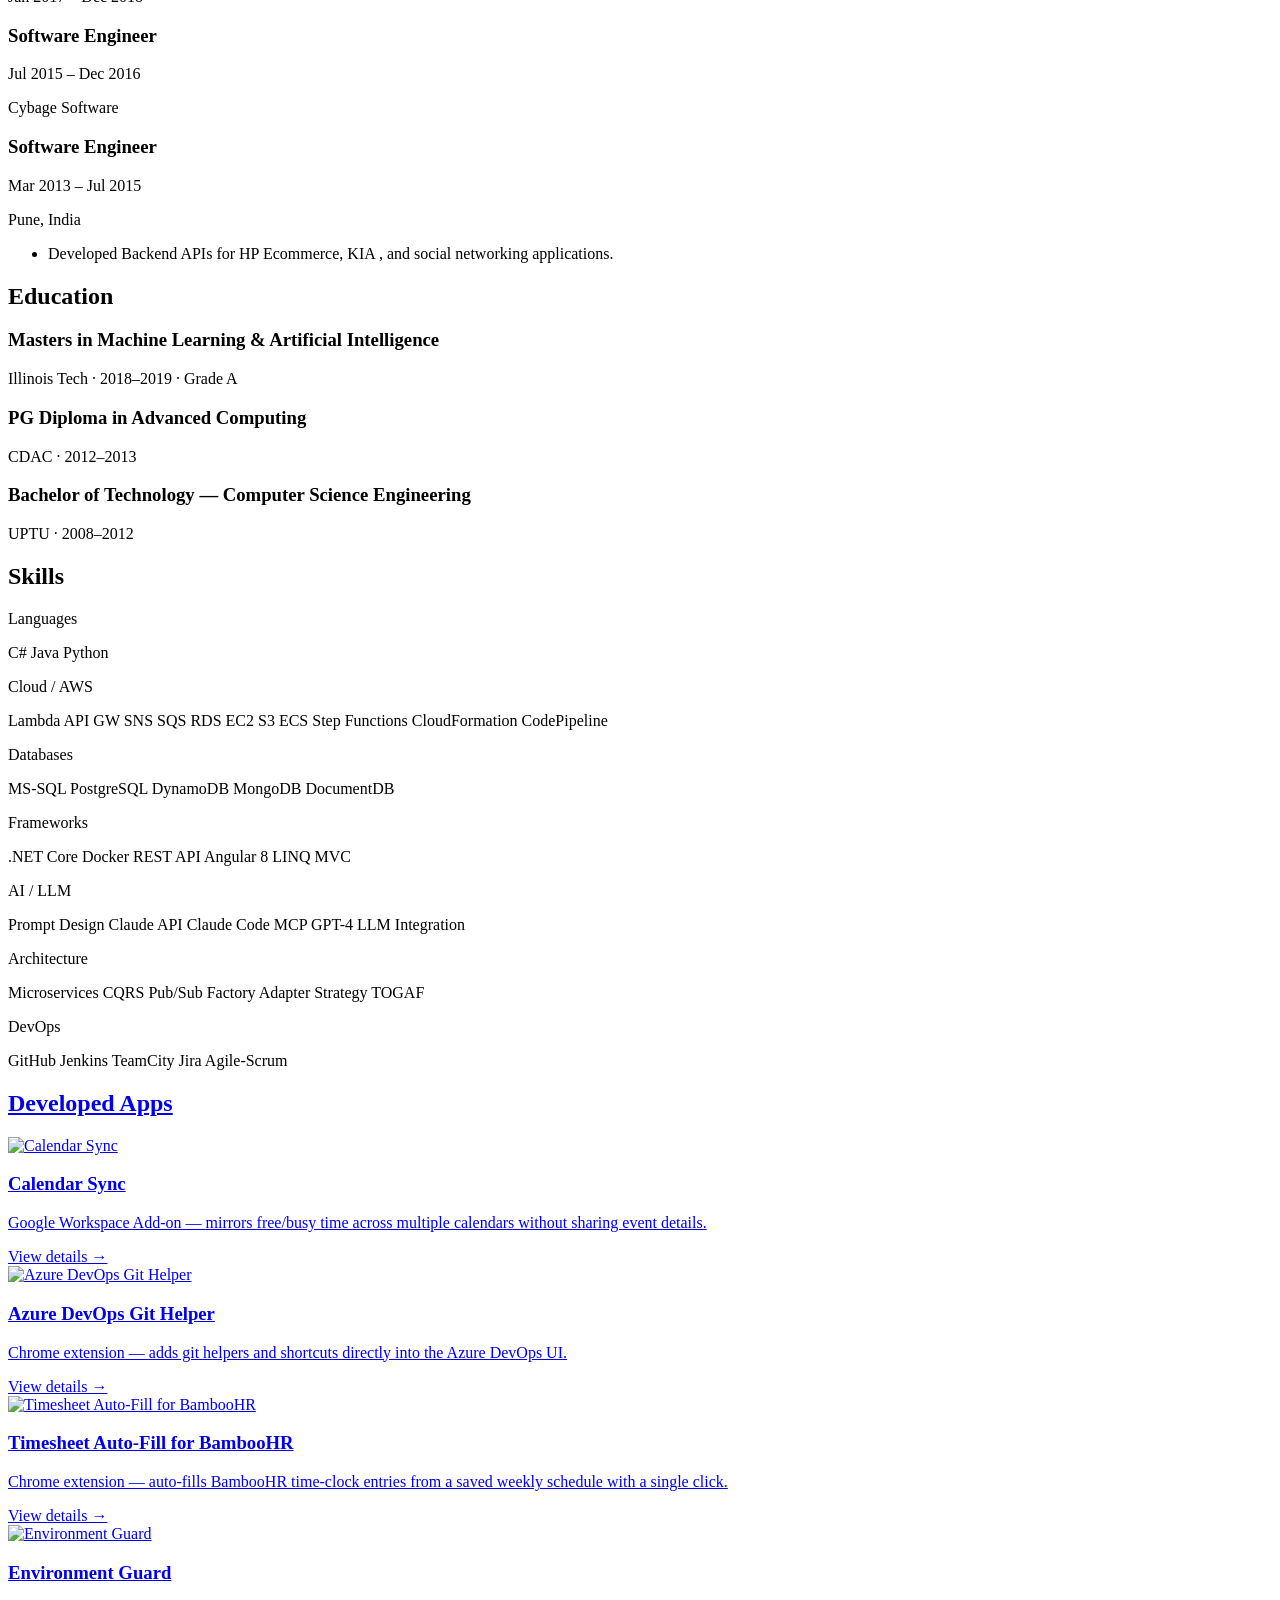
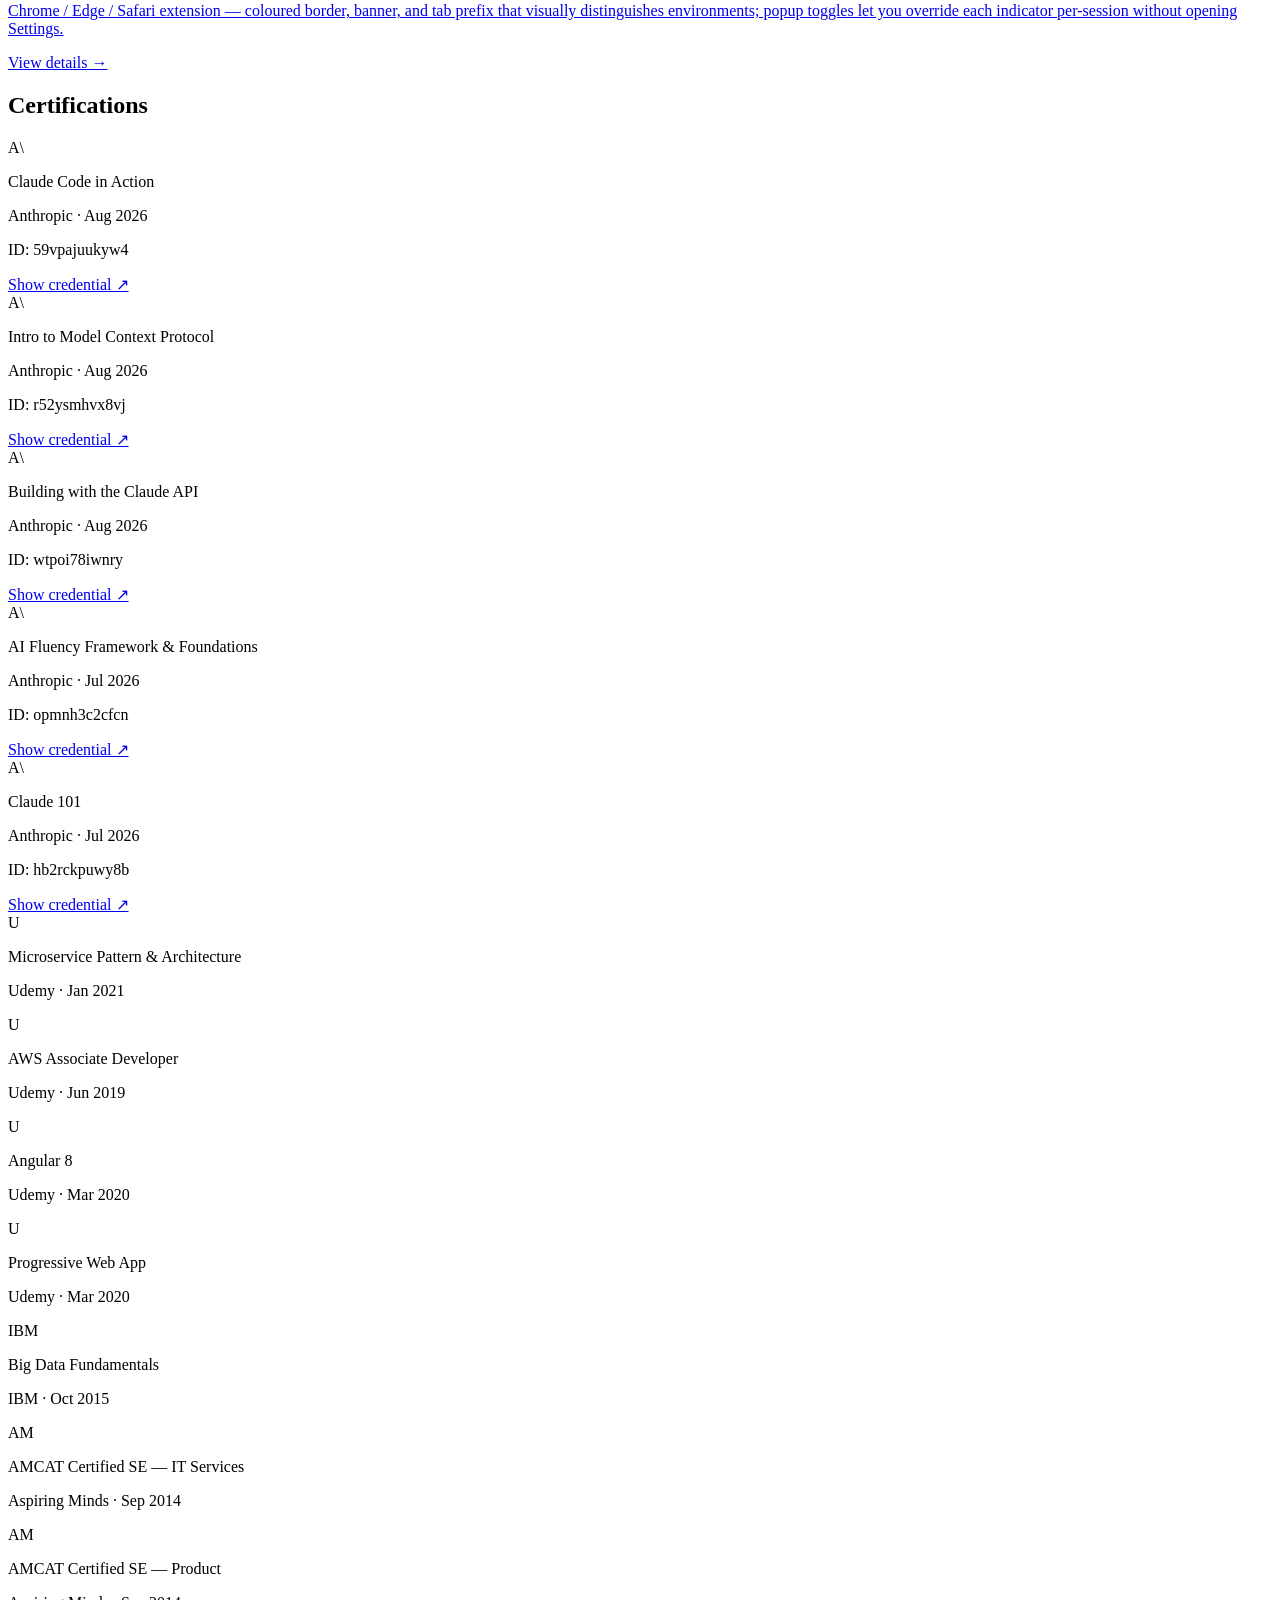
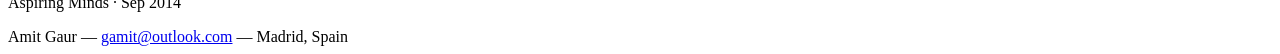
==== commit 5229adb4: "Update Environment Guard description to mention popup override toggles" ====
--- a/index.html
+++ b/index.html
@@ -398,7 +398,7 @@
                alt="Environment Guard" class="w-10 h-10 rounded-lg shrink-0">
           <div>
             <h3 class="font-semibold text-sm text-slate-900 mb-1">Environment Guard</h3>
-            <p class="text-xs text-slate-500 mb-2" data-i18n="app_eg_desc">Chrome / Edge / Safari extension — coloured border, banner, and tab prefix that visually distinguishes production, staging, QA, and development environments.</p>
+            <p class="text-xs text-slate-500 mb-2" data-i18n="app_eg_desc">Chrome / Edge / Safari extension — coloured border, banner, and tab prefix that visually distinguishes environments; popup toggles let you override each indicator per-session without opening Settings.</p>
             <span class="text-xs font-medium text-blue-600" data-i18n="view_details">View details →</span>
           </div>
         </a>
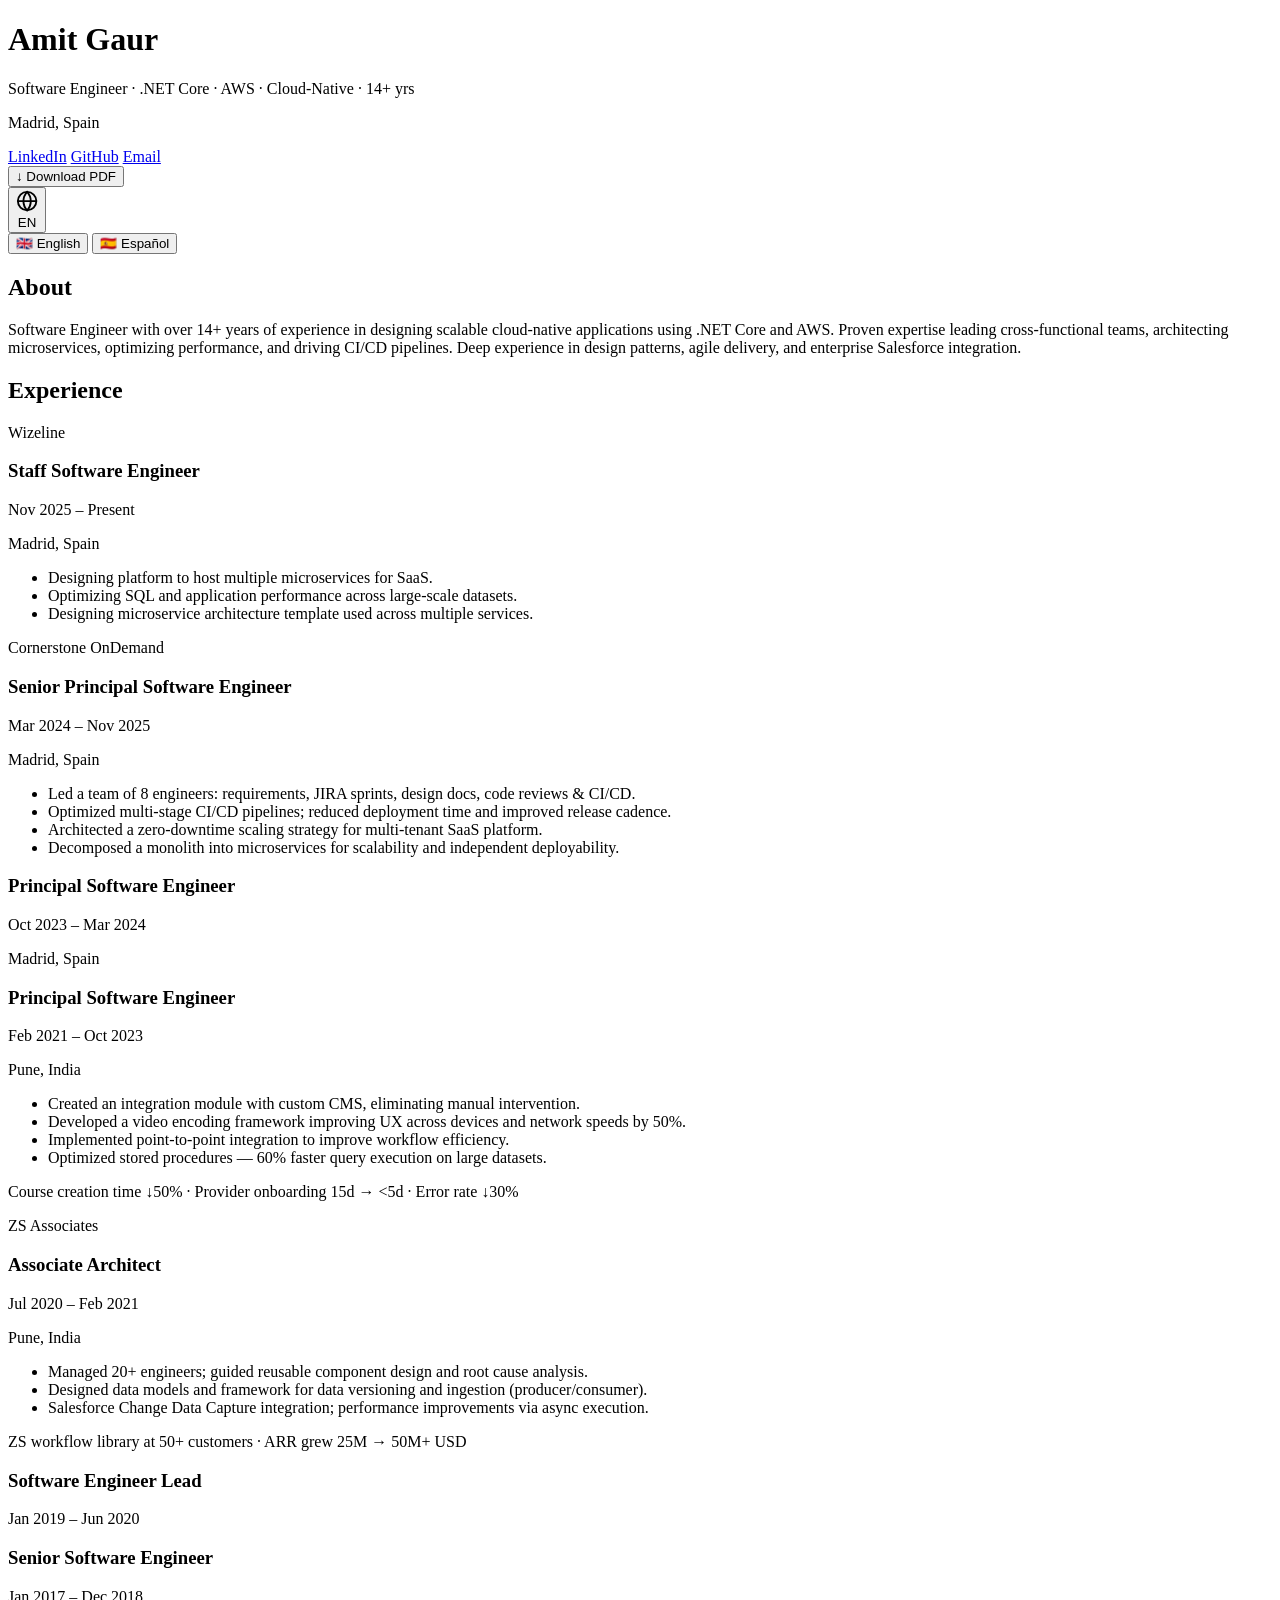
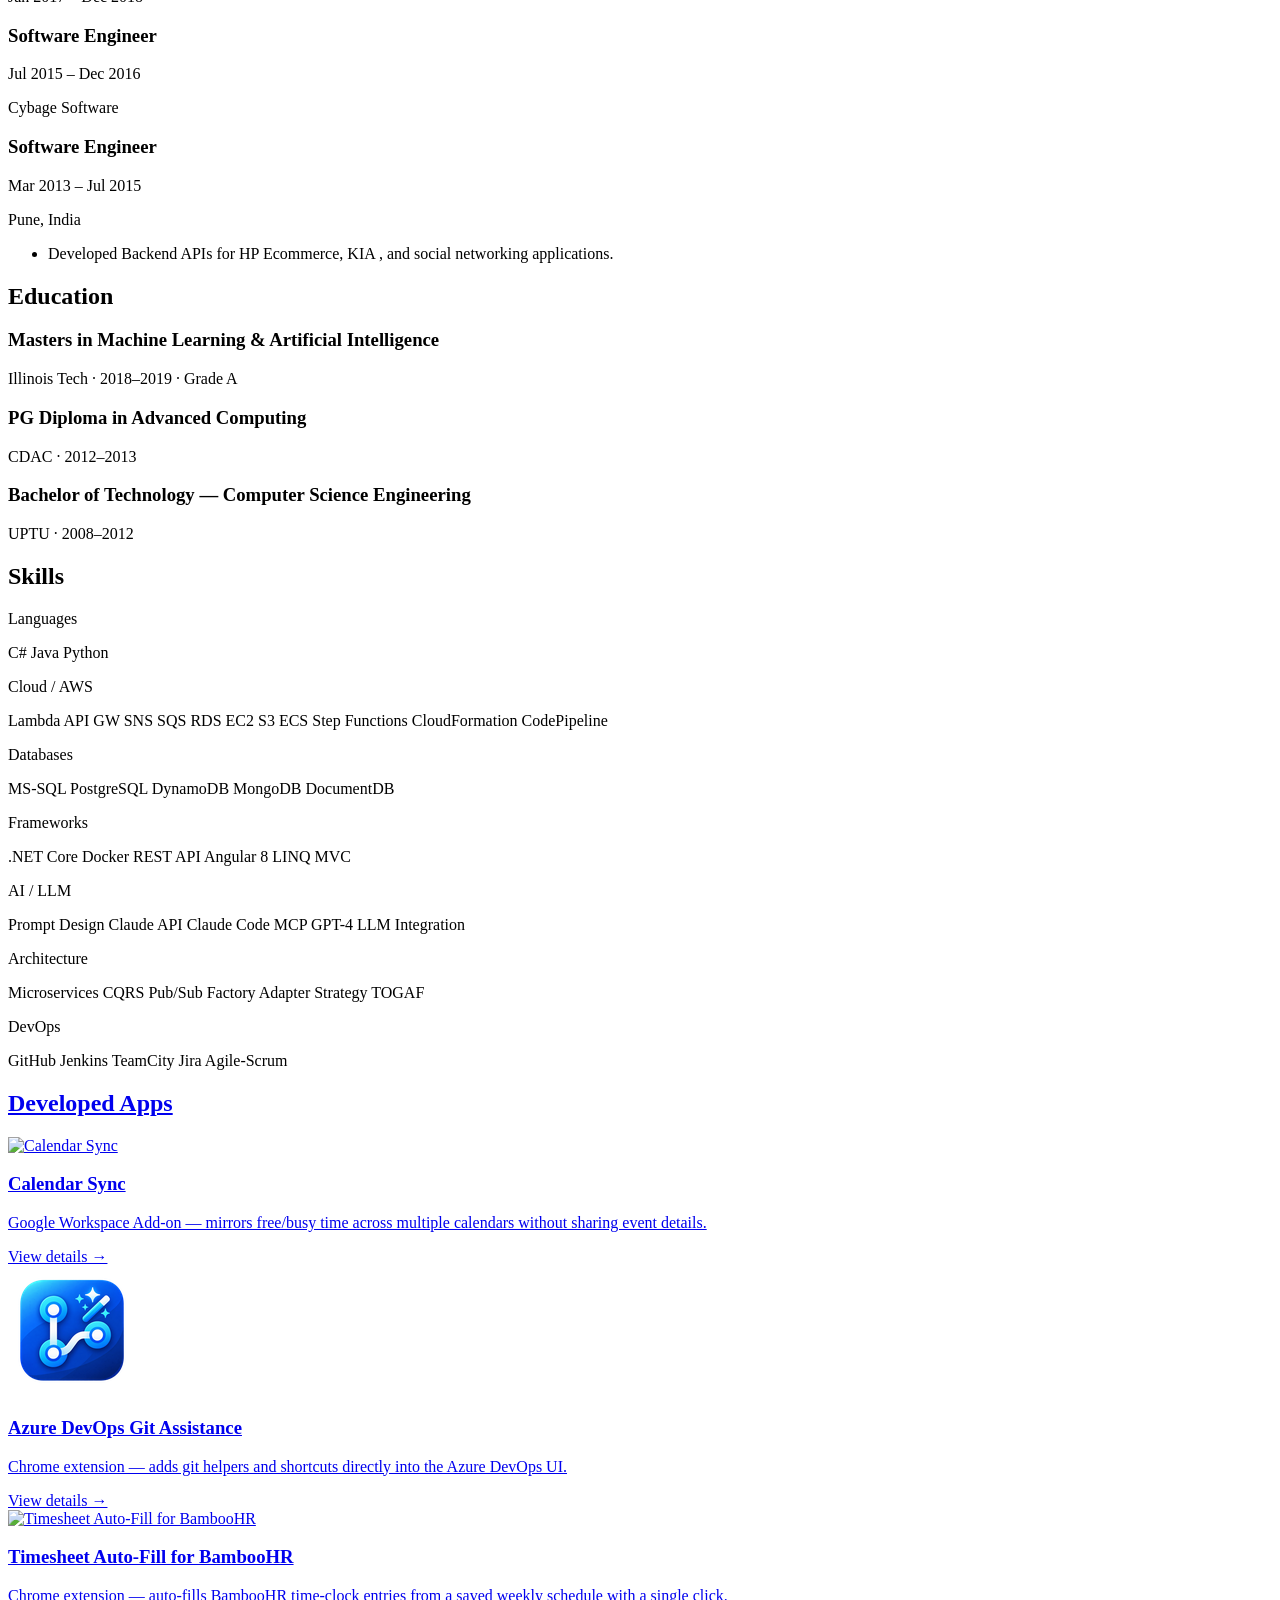
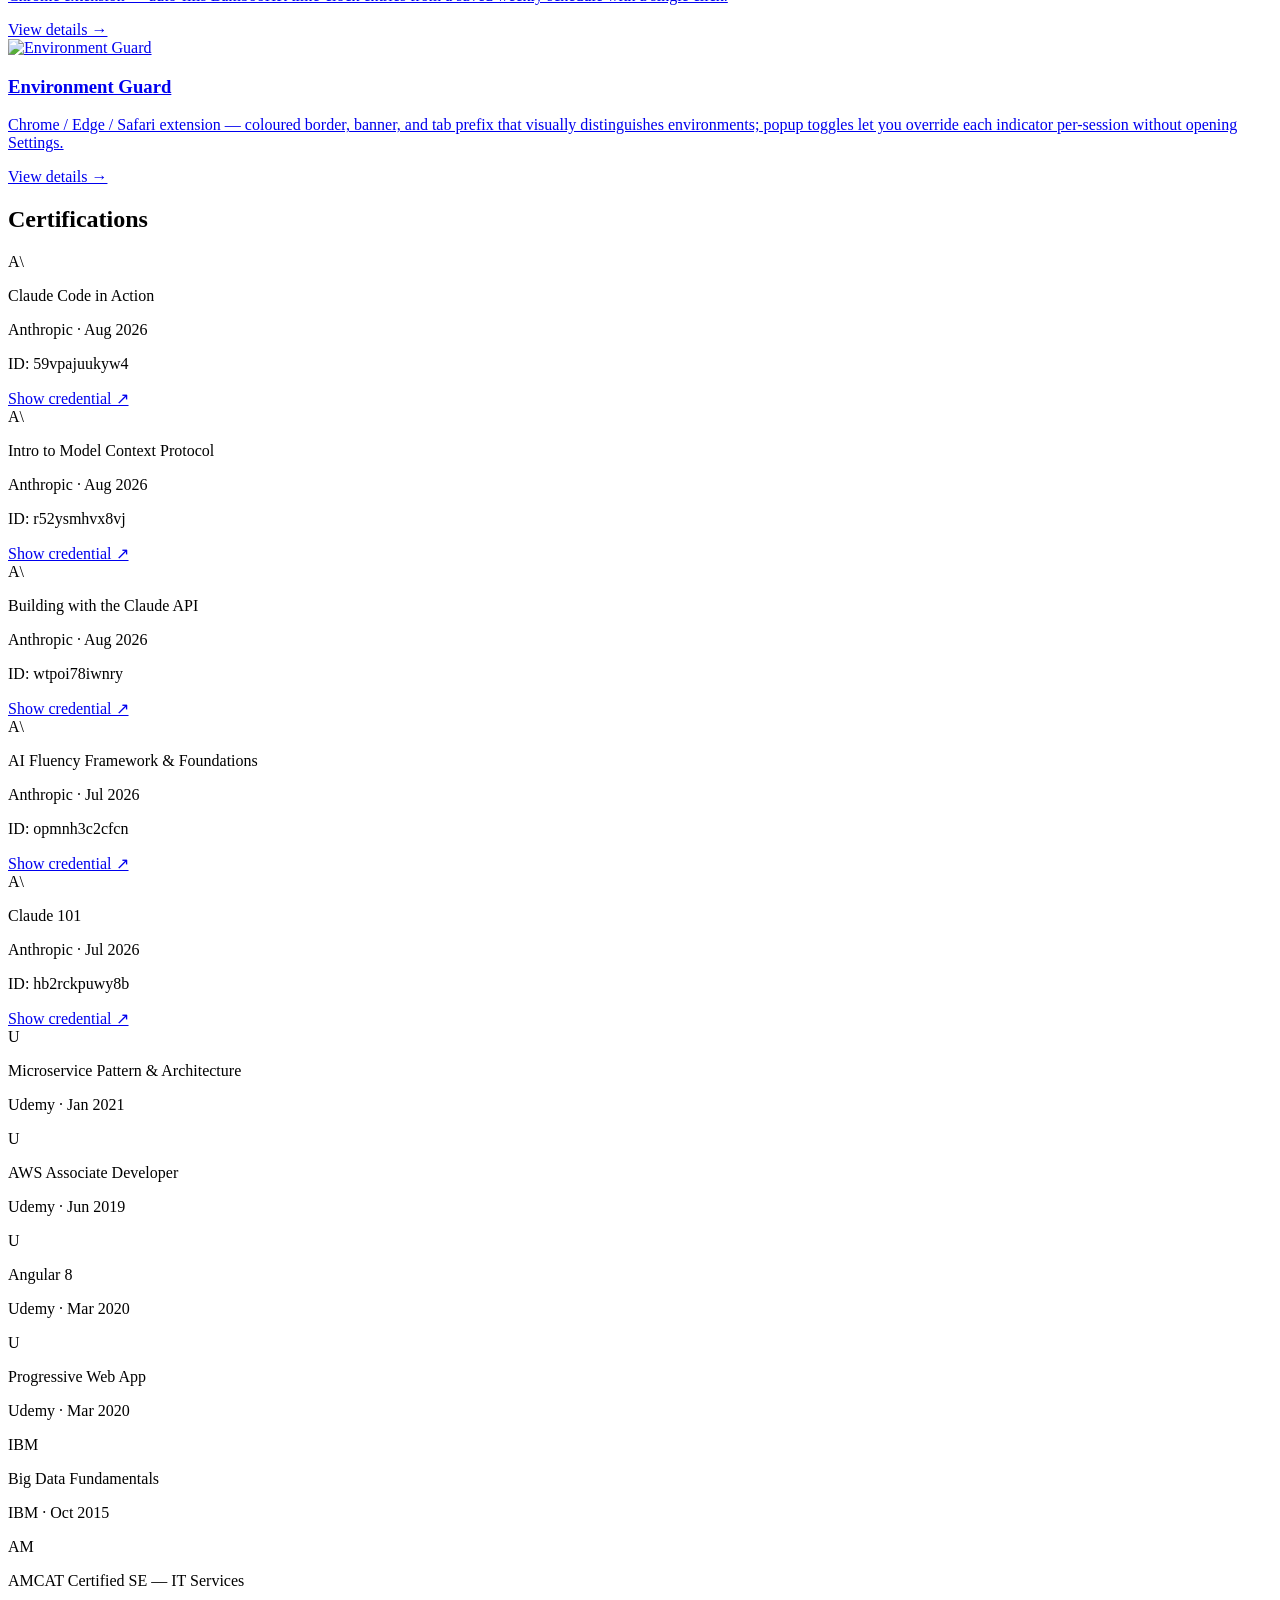
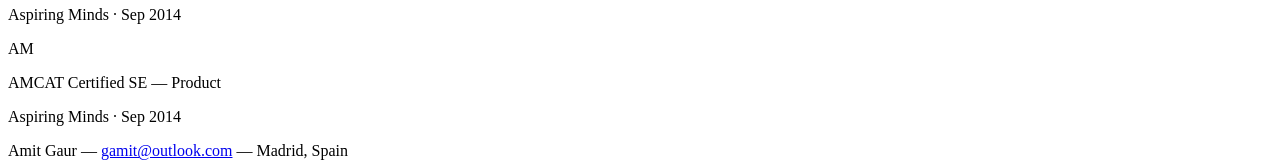
==== commit e2bc2cef: "Updating docs" ====
--- a/index.html
+++ b/index.html
@@ -375,11 +375,11 @@
             <span class="text-xs font-medium text-blue-600" data-i18n="view_details">View details →</span>
           </div>
         </a>
-        <a href="https://apps.agaur.dev/apps/azure-devops-git-helper/" target="_blank" rel="noopener" class="flex gap-3 items-start hover:bg-slate-50 rounded-lg p-2 -mx-2 transition no-underline">
-          <img src="https://apps.agaur.dev/apps/azure-devops-git-helper/icons/icon128.png"
-               alt="Azure DevOps Git Helper" class="w-10 h-10 rounded-lg shrink-0">
-          <div>
-            <h3 class="font-semibold text-sm text-slate-900 mb-1">Azure DevOps Git Helper</h3>
+        <a href="https://apps.agaur.dev/apps/azure-devops-git-assistant/" target="_blank" rel="noopener" class="flex gap-3 items-start hover:bg-slate-50 rounded-lg p-2 -mx-2 transition no-underline">
+          <img src="apps/azure-devops-git-assistant/icons/icon128.png"
+               alt="Azure DevOps Git Assistance" class="w-10 h-10 rounded-lg shrink-0">
+          <div>
+            <h3 class="font-semibold text-sm text-slate-900 mb-1">Azure DevOps Git Assistance</h3>
             <p class="text-xs text-slate-500 mb-2" data-i18n="app_adgh_desc">Chrome extension — adds git helpers and shortcuts directly into the Azure DevOps UI.</p>
             <span class="text-xs font-medium text-blue-600" data-i18n="view_details">View details →</span>
           </div>
